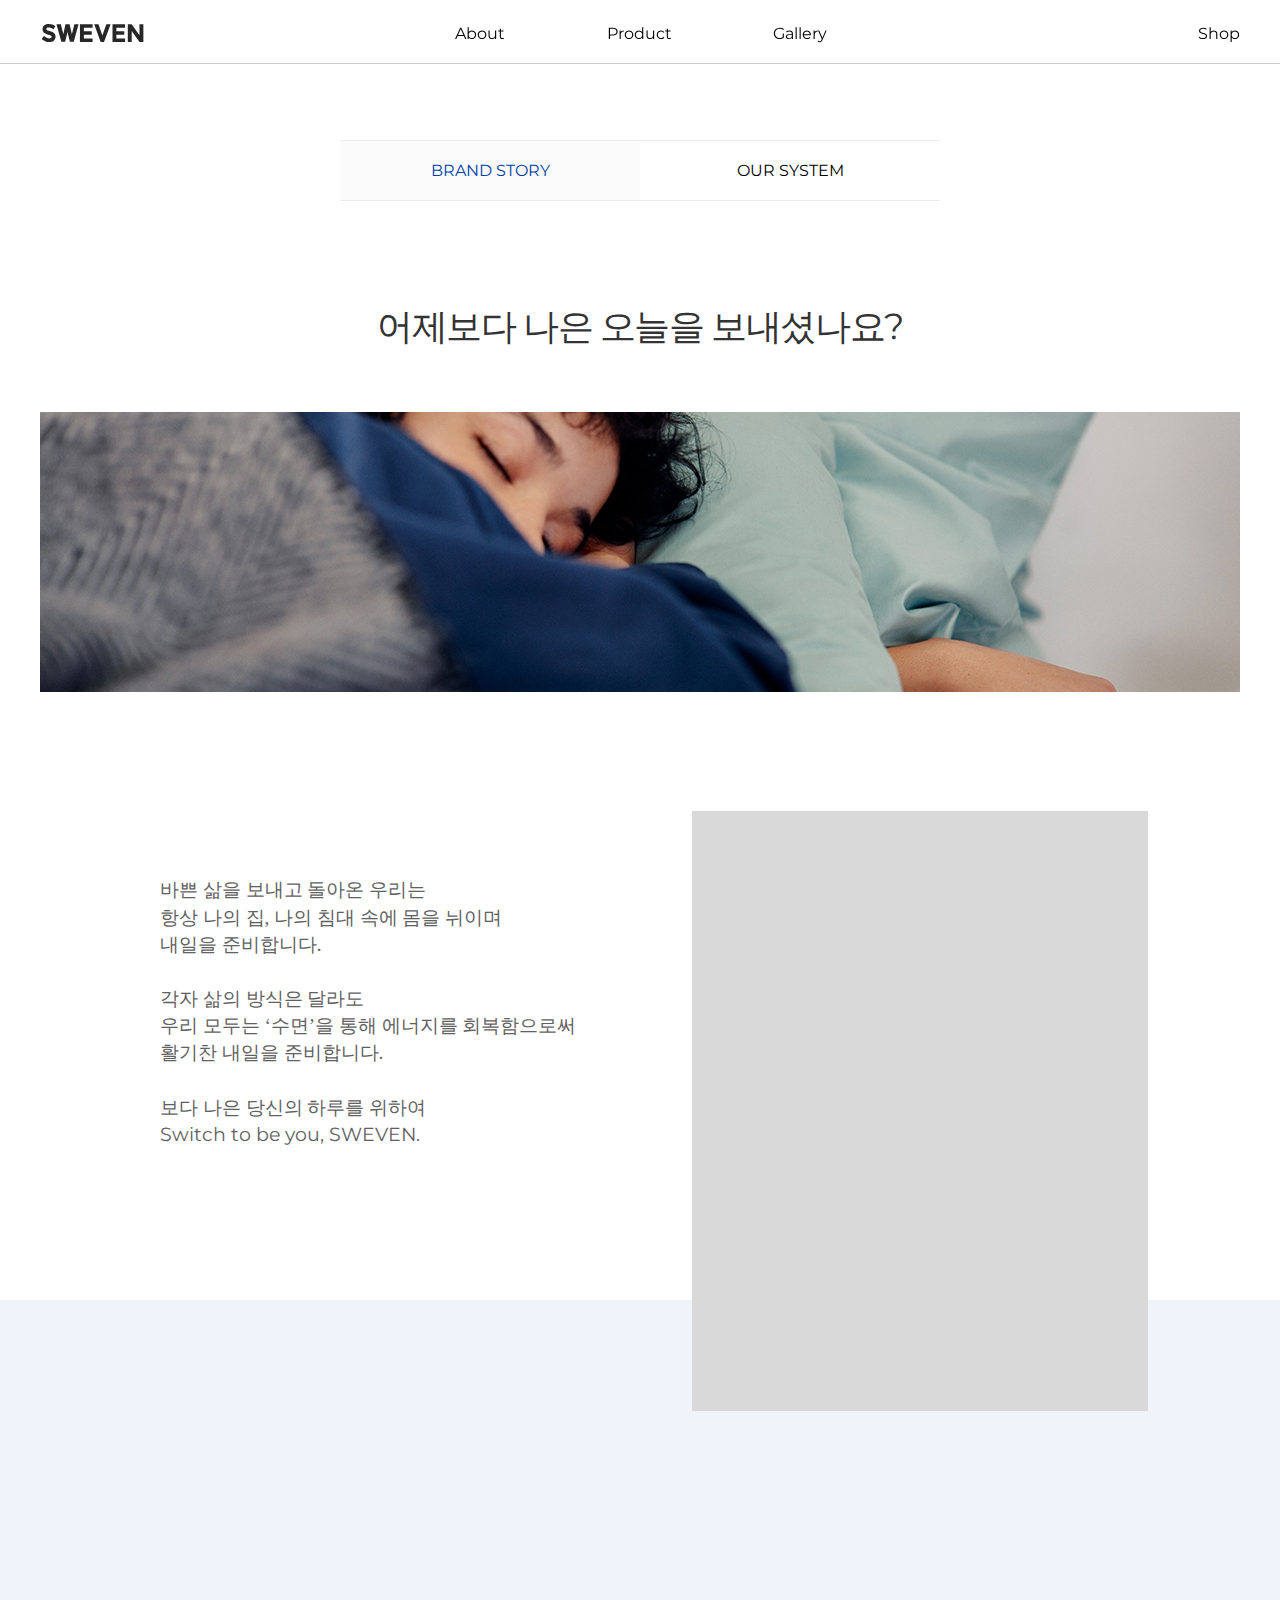
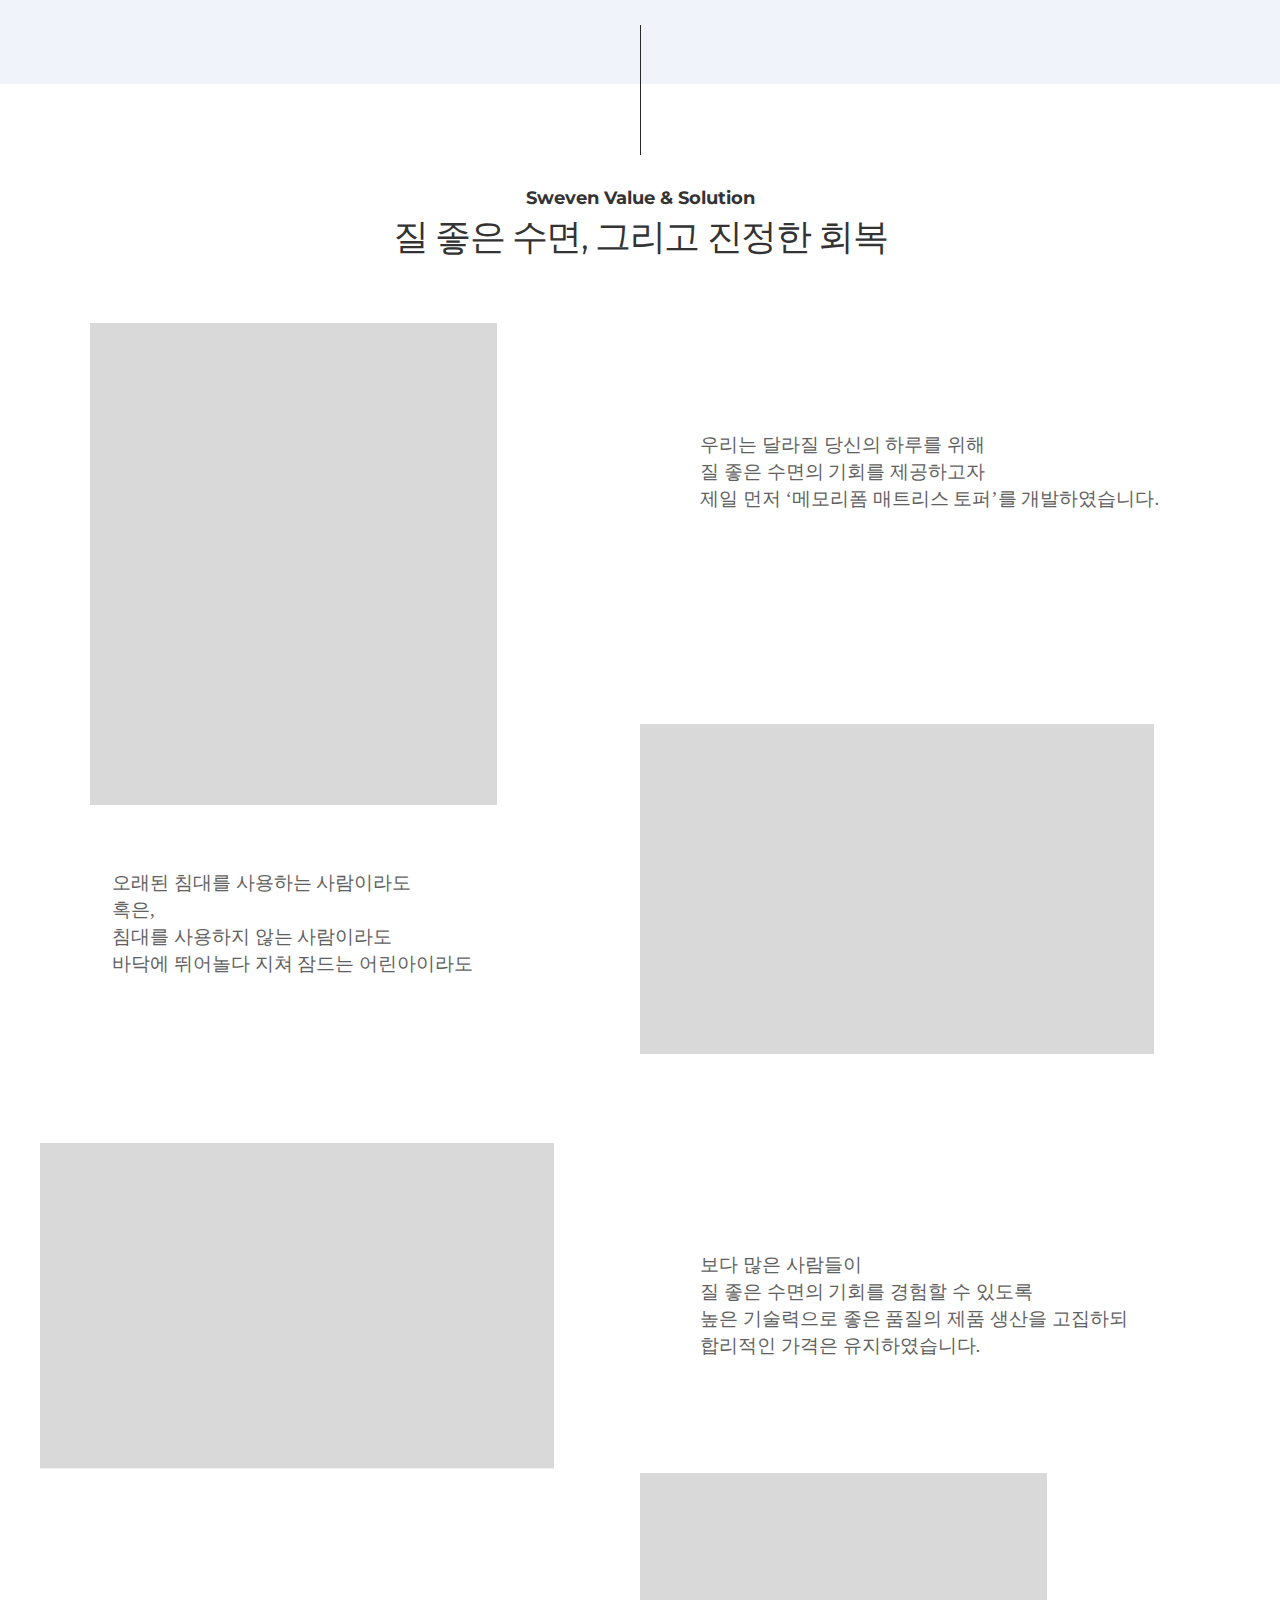
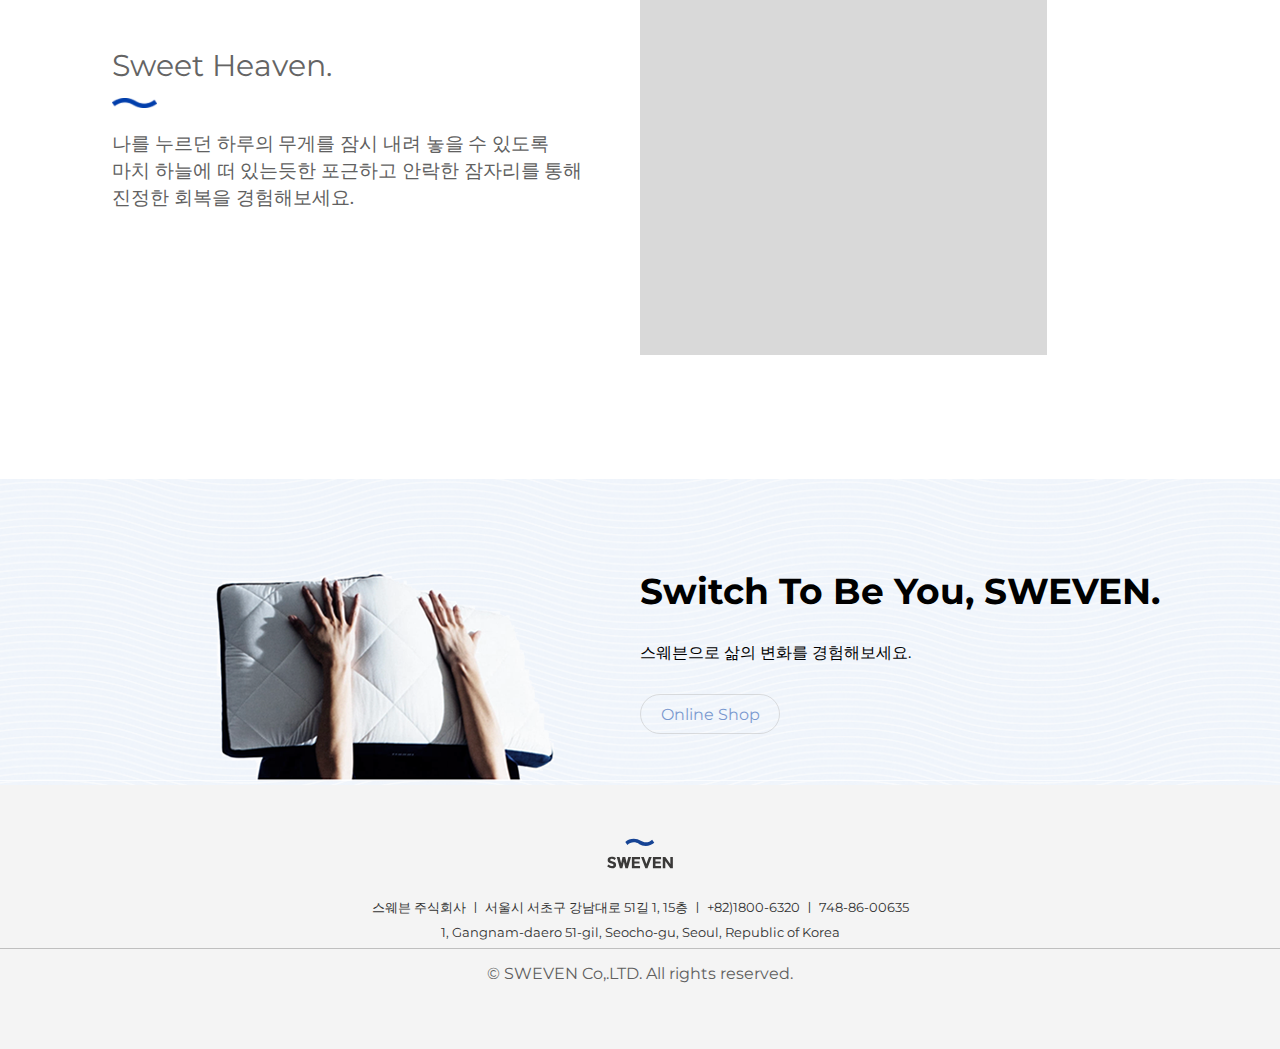
==== about1.html @ ac26d11a "어바웃 페이지 작업" ====
<!DOCTYPE html>
<html lang="en">

<head>
  <meta charset="UTF-8">
  <meta name="viewport" content="width=device-width, initial-scale=1.0">
  <meta http-equiv="X-UA-Compatible" content="ie=edge">
  <link href="https://fonts.googleapis.com/css?family=Montserrat" rel="stylesheet">
  <link rel="stylesheet" href="css/common.css">
  <!-- <link rel="stylesheet" href="css/slick.css">
  <link rel="stylesheet" href="css/slick-theme.css"> -->
  <link rel="stylesheet" href="css/flickity.css">
  <link rel="stylesheet" href="css/style.css">
  <link rel="stylesheet" href="css/responsive.css">
  <script src="js/jquery-3.3.1.min.js"></script>
  <script src="js/animation.js" defer="defer"></script>
  <!-- <script src="js/slick.min.js"></script> -->
  <script src="js/flickity.pkgd.min.js"></script>
  <script src="js/script.js"></script>
  <title>sweven</title>
</head>

<body>

  <!-- navigation -->
  <div id="header">
    <div class="wrap">
      <div class="gnb">
        <h1 class="logo">
          <a href="index.html">
            <img src="images/header/sweven_tit.svg" alt="스웨븐">
          </a>
        </h1>
        <ul class="navigation">
          <li class="links"><a href="about1.html">about</a></li>
          <li class="links"><a href="product.html">product</a></li>
          <li class="links"><a href="gallery.html">gallery</a></li>
        </ul>
        <div class="shop_link">
          <a href="#">shop</a>
        </div>
      </div>
    </div>
  </div>
  <!-- end navigation -->

  <!-- about1 contents -->
  <div id="about" class="container about1">
    <!-- page tab -->
    <div class="page_tab">
      <div class="wrap">
        <ul class="page_list flex_cont">
          <li class="list active"><a href="">BRAND STORY</a></li>
          <li class="list"><a href="">OUR SYSTEM</a></li>
        </ul>
      </div>
    </div>
    <!-- end page tab --> 
    
    <div class="contetns">
      <div class="wrap">
        <div class="inner">

          <!-- first section -->
          <div class="section first">
            <h3 class="section_title">
              어제보다 나은 오늘을 보내셨나요?
            </h3>
            
            <!-- hero banner -->
            <div class="hero">
              <img src="images/about/about_hero.png" alt="">
            </div>
            <!-- end hero banner -->
            
            <!-- first content -->
            <div class="sub_section first">
              <div class="flex_cont">
                <div class="cont txt">
                  바쁜 삶을 보내고 돌아온 우리는 <br>
                  항상 나의 집, 나의 침대 속에 몸을 뉘이며 <br>
                  내일을 준비합니다. <br>
                  <br>
                  각자 삶의 방식은 달라도<br>
                  우리 모두는 ‘수면’을 통해 에너지를 회복함으로써 <br>
                  활기찬 내일을 준비합니다. <br>
                  <br>
                  보다 나은 당신의 하루를 위하여 <br>
                  <strong>Switch to be you, SWEVEN.</strong> 
                </div>    
                <div class="cont img">
                  <img src="images/about/dummy_img1.png" alt="">
                </div>    
              </div>
              <div class="bg_wrap"></div>
            </div>
            <!-- end first content -->
            
          </div>
          <!-- end first section -->

          <!-- second section -->
          <div class="section second">
            <h3 class="section_title">
              <strong>Sweven Value & Solution</strong> 
              질 좋은 수면, 그리고 진정한 회복
            </h3>
             <!-- first content -->
            <div class="sub_section first">
              <div class="flex_cont">
                <div class="cont img">
                  <img src="images/about/dummy_img2.png" alt="">
                </div>    
                <div class="cont txt">
                  우리는 달라질 당신의 하루를 위해 <br>
                  질 좋은 수면의 기회를 제공하고자 <br>
                  제일 먼저 ‘메모리폼 매트리스 토퍼’를 개발하였습니다. 
                </div>    
              </div>
            </div>
            <!-- end first content -->
            
            <!-- second content -->
            <div class="sub_section second">
              <div class="flex_cont">
                <div class="cont txt">
                  오래된 침대를 사용하는 사람이라도 <br>
                  혹은, <br>
                  침대를 사용하지 않는 사람이라도 <br>
                  바닥에 뛰어놀다 지쳐 잠드는 어린아이라도
                </div>    
                <div class="cont img">
                  <img src="images/about/dummy_img3.png" alt="">
                </div>    
              </div>
            </div>
            <!-- end second content -->

            <!-- third content -->
            <div class="sub_section third">
              <div class="flex_cont">
                <div class="cont img">
                  <img src="images/about/dummy_img4.png" alt="">
                </div>    
                <div class="cont txt">
                  보다 많은 사람들이 <br>
                  질 좋은 수면의 기회를 경험할 수 있도록 <br>
                  높은 기술력으로 좋은 품질의 제품 생산을 고집하되 <br>
                  합리적인 가격은 유지하였습니다. <br>
                </div>    
              </div>
            </div>
            <!-- end third content -->
            
            <!-- fourth content -->
            <div class="sub_section fourth">
              <div class="flex_cont">
                <div class="cont txt">
                  <strong>Sweet Heaven.</strong> <br>
                  <img src="images/main/sweven_logo.png" alt=""> <br>
                  나를 누르던 하루의 무게를 잠시 내려 놓을 수 있도록 <br>
                  마치 하늘에 떠 있는듯한 포근하고 안락한 잠자리를 통해 <br>
                  진정한 회복을 경험해보세요.
                </div>    
                <div class="cont img">
                  <img src="images/about/dummy_img5.png" alt="">
                </div>    
              </div>
            </div>
            <!-- end fourth content -->
          
          </div>
          <!-- end second section -->

        </div>
      </div>
    </div>
  </div>
  <!-- end about1 contents -->
  
  <!-- shop banner -->
  <div id="banner">
    <div class="wrap">
      <div class="flex_cont">
        <div class="cont left">
          <img class="" src="images/main/banner_img.png" alt="">
        </div>
        <div class="cont right">
          <h4>Switch To Be You, SWEVEN.</h4>
          <p>스웨븐으로 삶의 변화를 경험해보세요.</p>
          <a class="shop_link" href="#">Online Shop</a>
        </div>
      </div>
    </div>
  </div>
  <!-- end shop banner -->
  
  <!-- footer -->
  <div id="footer">
    <div class="wrap">
      <h1 class="footer_logo">
        <img src="images/footer/sweven_logo_footer.svg" alt="">
      </h1>
      <p class="footer_info">
        스웨븐 주식회사   ㅣ   서울시 서초구 강남대로 51길 1, 15층   ㅣ   +82)1800-6320   ㅣ   748-86-00635
      </p>
      <p class="address">
         1, Gangnam-daero 51-gil, Seocho-gu, Seoul, Republic of Korea
      </p>
    </div>
    <div class="copywrite">
      © SWEVEN Co,.LTD. All rights reserved.
    </div>
  </div>
  <!-- end footer -->
</body>

</html>
---- css/common.css ----
/* common css */
* {
  box-sizing: border-box;
}

body,h1,h2,h3,h4,h5,h6,p,ul,li {
  margin: 0;
  padding: 0;
}

ul li {
  list-style-type: none;
}

a {
  color: #000;
  text-decoration: none;
}

a:hover {
  color: #000;
  text-decoration: none;
}

#container {
  max-width: 100%;
  padding: 0;
  margin: 0;
}

#container .wrap {
  max-width: 1200px;
  margin: 0 auto;
}

/* public class */

.flex_cont {
  display: flex;
  flex-direction: row;
}

#banner {
  padding: 90px 0 0;
  background: url(../images/main/banner_bg.png) center no-repeat;
  background-size: cover;
}

#banner .cont {
  width: 50%;
}

#banner .cont.left {

}
#banner .cont.right h4 {
  font-size: 36px;
  margin-bottom: 30px;
}
#banner .cont.right p {
  font-sie: 20px;
  margin-bottom: 30px;
}
#banner .cont.right .shop_link {
  display: inline-block;
  width: 140px;
  height: 40px;
  opacity: 0.5;
  border-radius: 20px;
  border: solid 1px #bfbfbf;
  color: #003da5;
  line-height: 40px;
  text-align: center;
}


/* footer css */
#footer {
  padding: 50px 0;
  background-color: #f4f4f4;
}
#footer .wrap {
  border-bottom: 1px solid #bfbfbf;
}
#footer .wrap .footer_logo {
  padding-bottom: 20px;
  text-align: center;
}
#footer .wrap .footer_logo img {
  display: inline-block;
  max-width: 72px;
  text-align: center;
}
#footer .wrap .footer_info {
  text-align: center;
  font-size: 12.5px;
  font-weight: normal;
  font-style: normal;
  font-stretch: normal;
  letter-spacing: normal;
  color: #333333;

}
#footer .wrap .address {
  padding: 8px 0;
  text-align: center;
  font-size: 12.5px;
  font-weight: normal;
  font-style: normal;
  font-stretch: normal;
  letter-spacing: normal;
  color: #333333;

}
#footer .copywrite {
  text-align: center;
  font-weight: normal;
  font-style: normal;
  font-stretch: normal;
  line-height: 3.16;
  letter-spacing: normal;
  color: #5f5f5f;
}
---- css/style.css ----
/* import layouts css */
@import "font.css";
@import "header.css";
@import "main.css";
@import "about.css";
@import "animation.css";
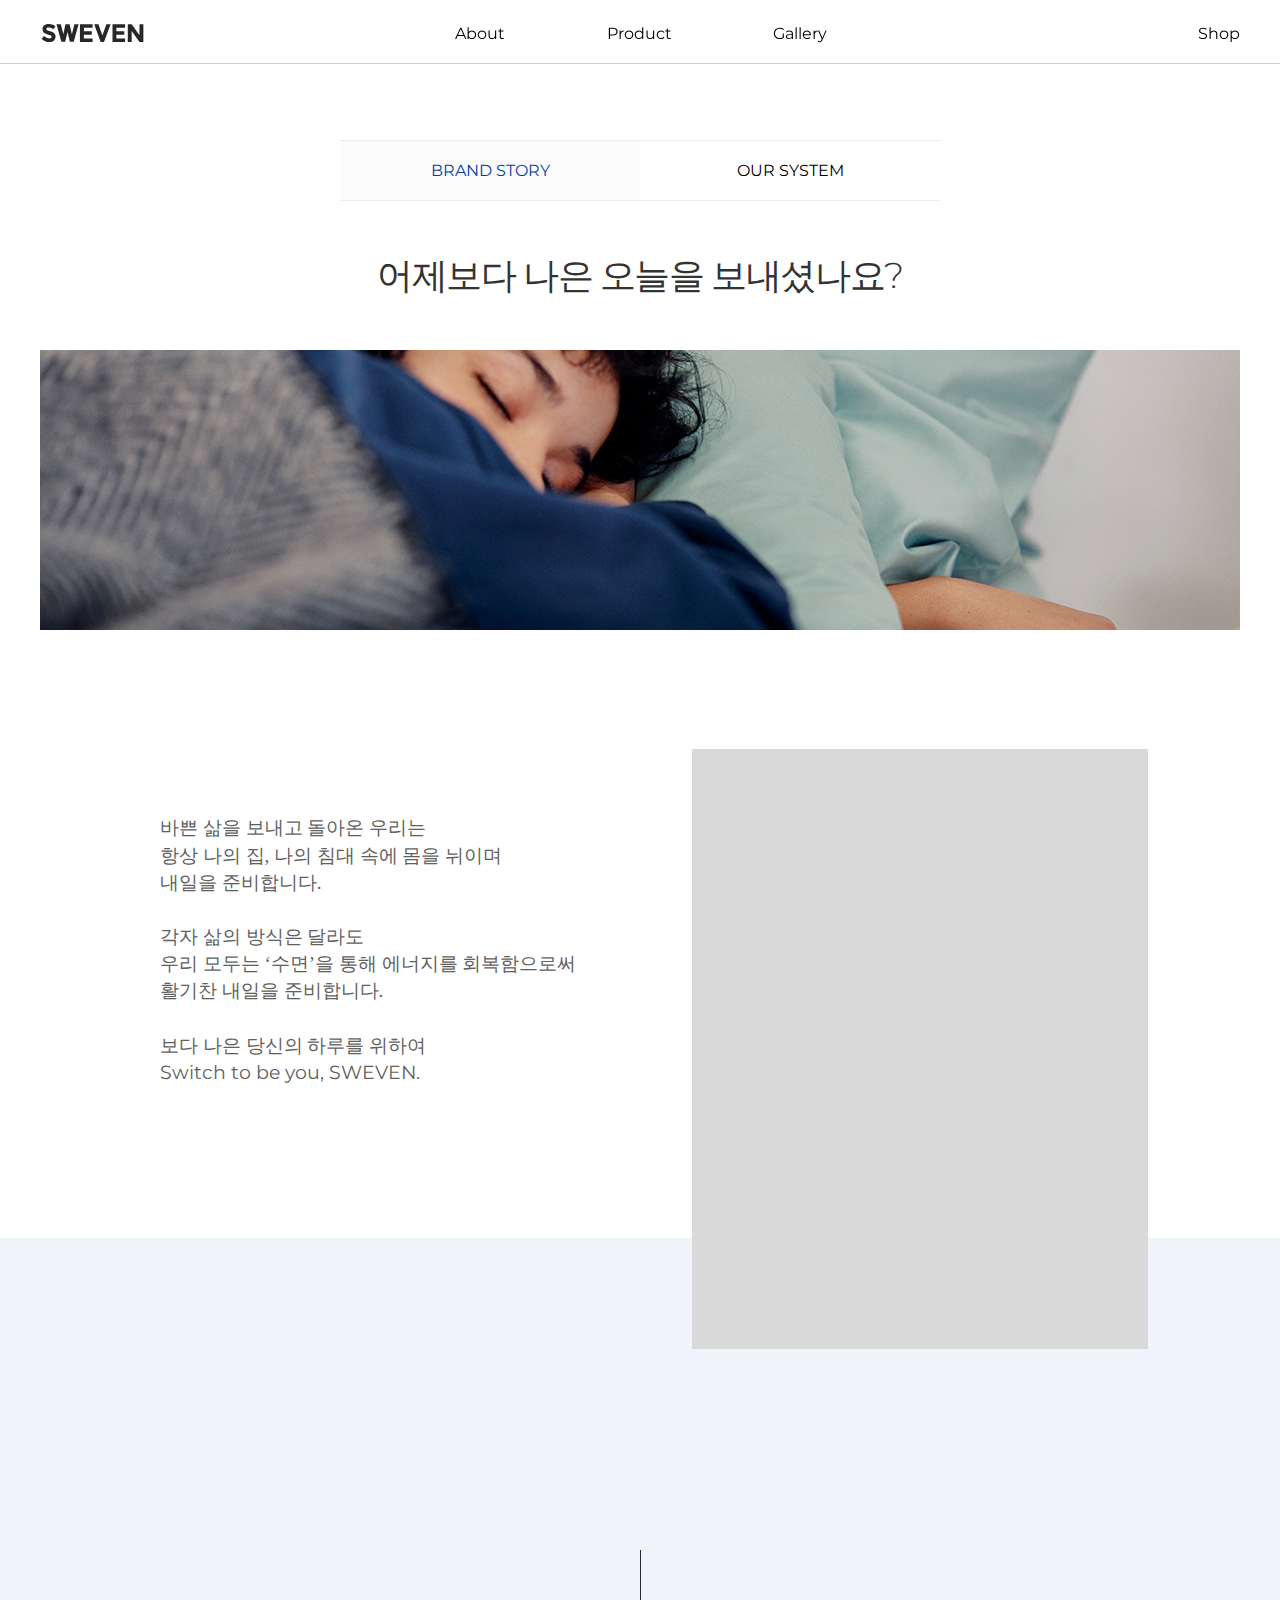
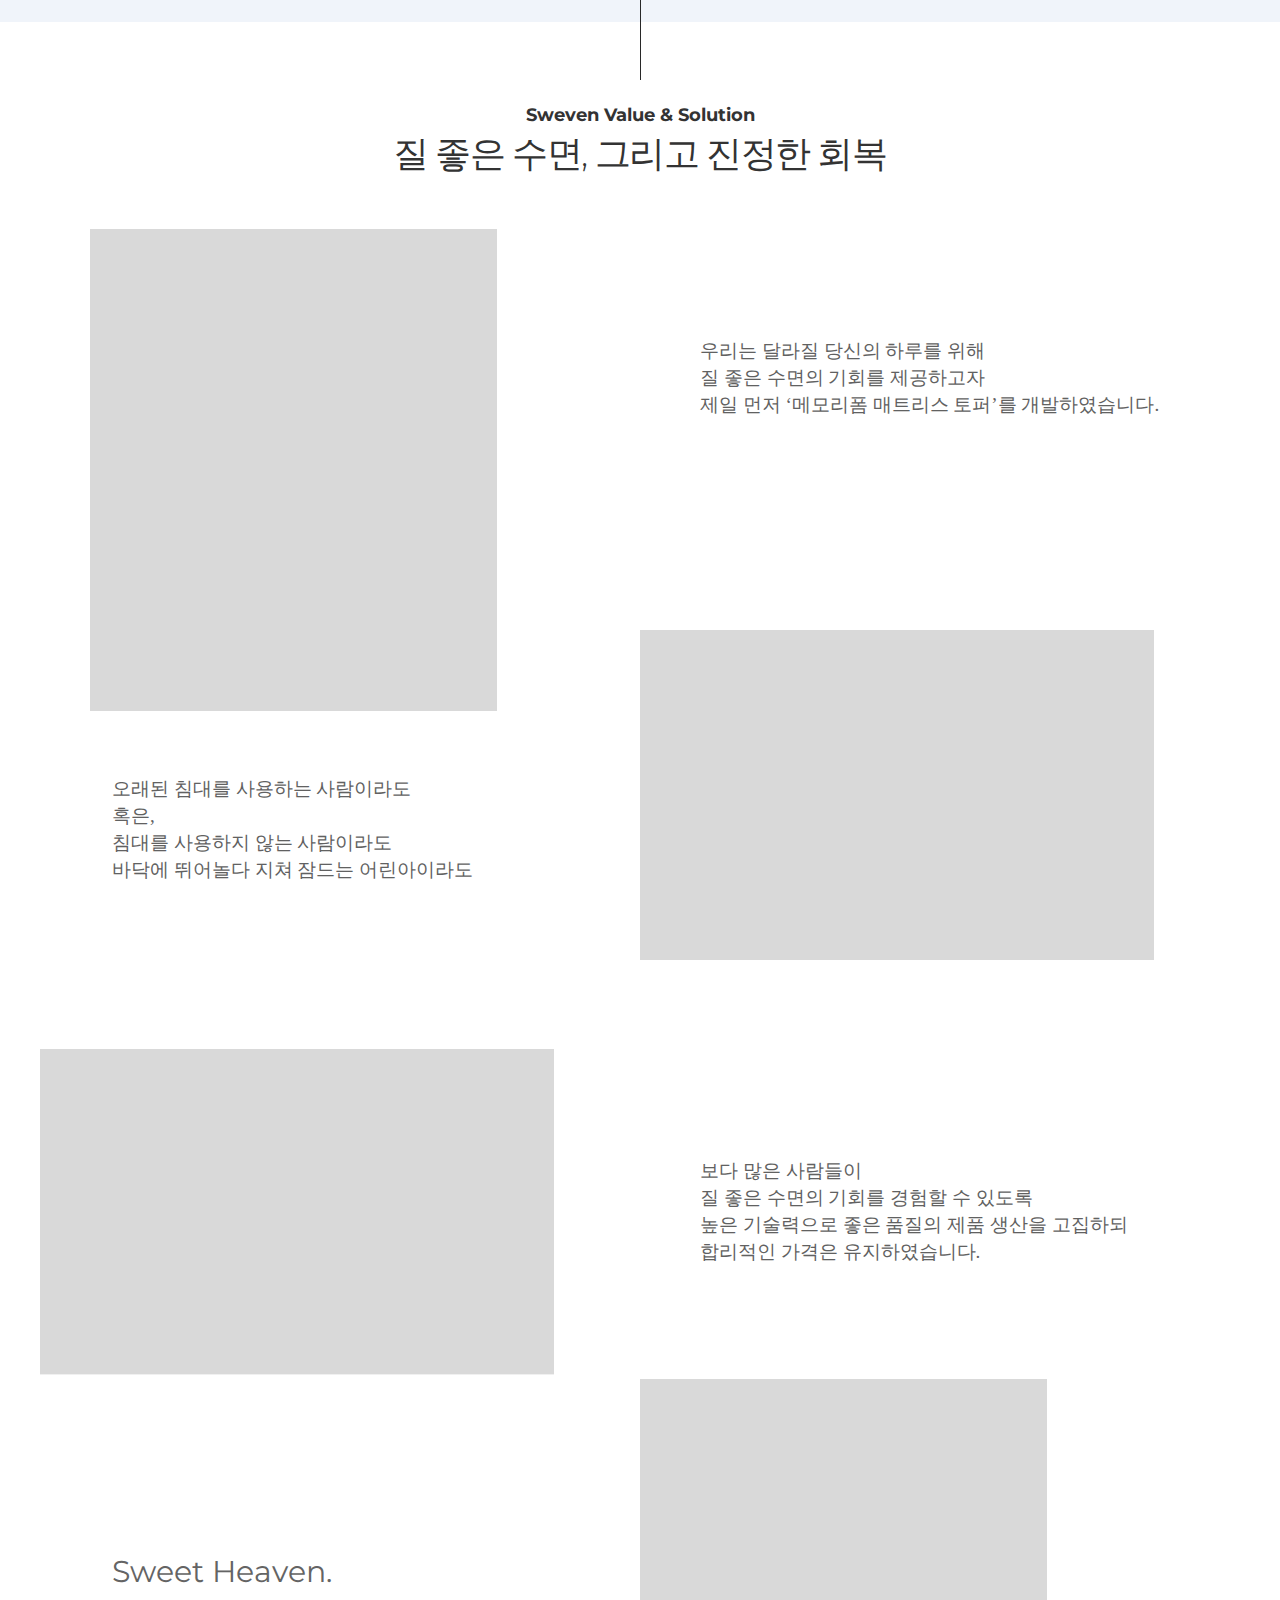
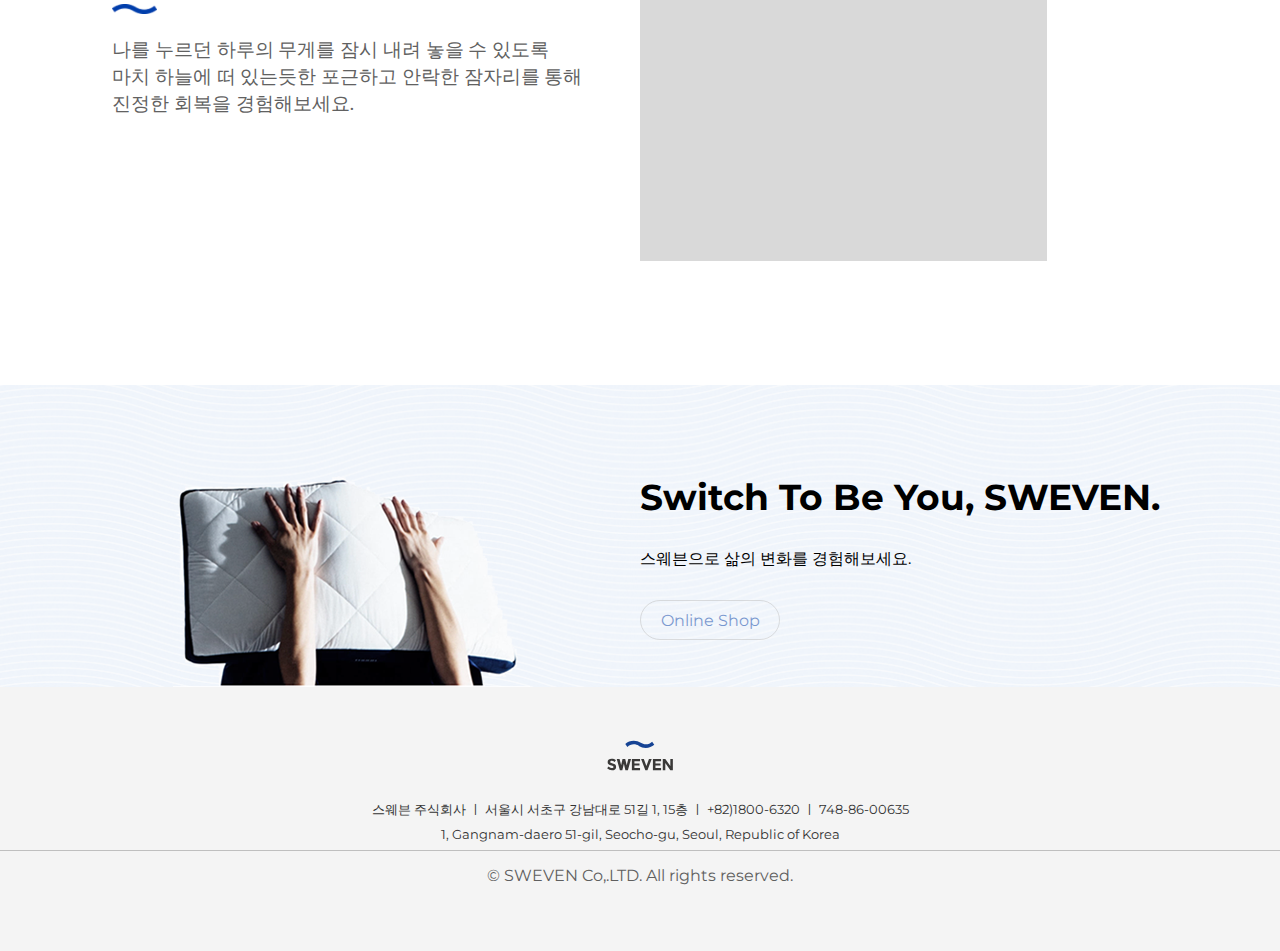
==== commit 78682359: "about2 페이지 작성" ====
--- a/about1.html
+++ b/about1.html
@@ -50,8 +50,8 @@
     <div class="page_tab">
       <div class="wrap">
         <ul class="page_list flex_cont">
-          <li class="list active"><a href="">BRAND STORY</a></li>
-          <li class="list"><a href="">OUR SYSTEM</a></li>
+          <li class="list active"><a href="about1.html">BRAND STORY</a></li>
+          <li class="list"><a href="about2.html">OUR SYSTEM</a></li>
         </ul>
       </div>
     </div>
--- a/css/common.css
+++ b/css/common.css
@@ -50,8 +50,12 @@
   width: 50%;
 }
 
-#banner .cont.left {
-
+#banner .cont.left img {
+  display: block;
+  max-width: 357px;
+  width: 100%;
+  margin-left: auto;
+  margin-right: 110px;
 }
 #banner .cont.right h4 {
   font-size: 36px;
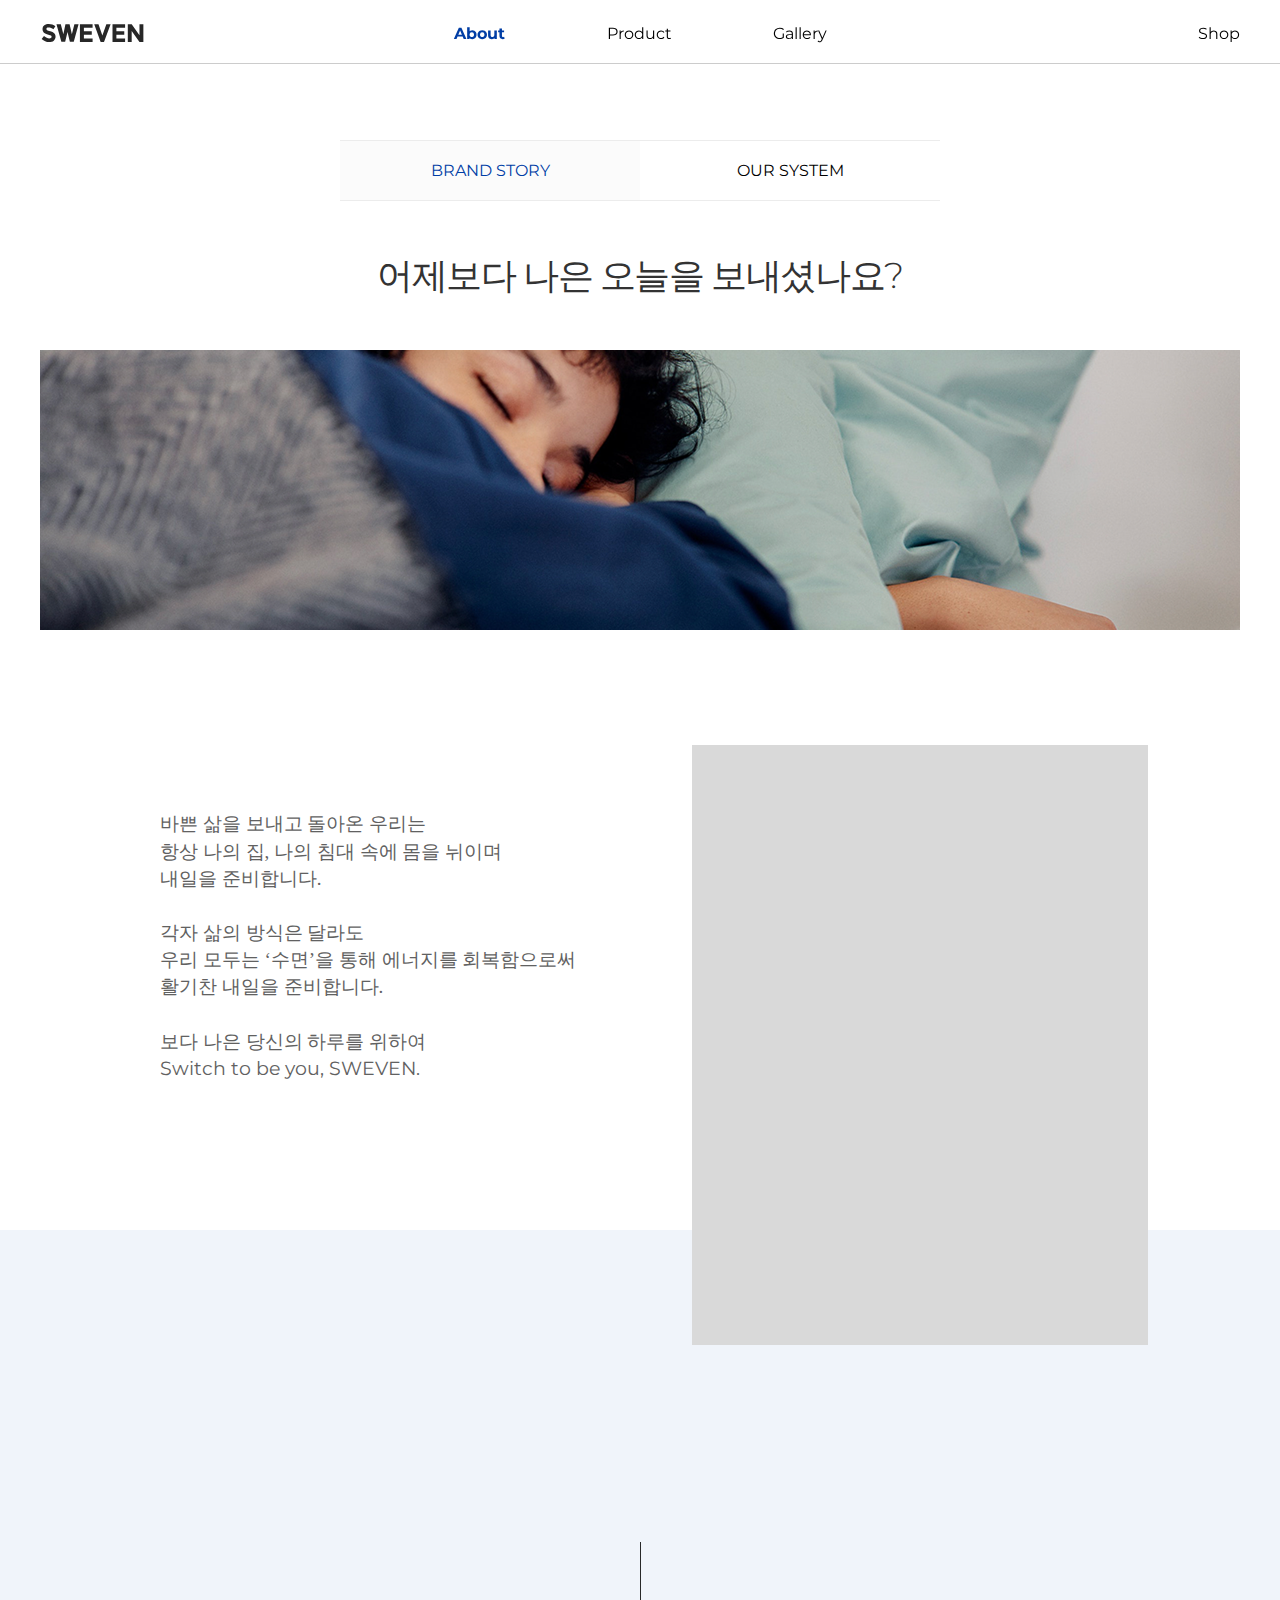
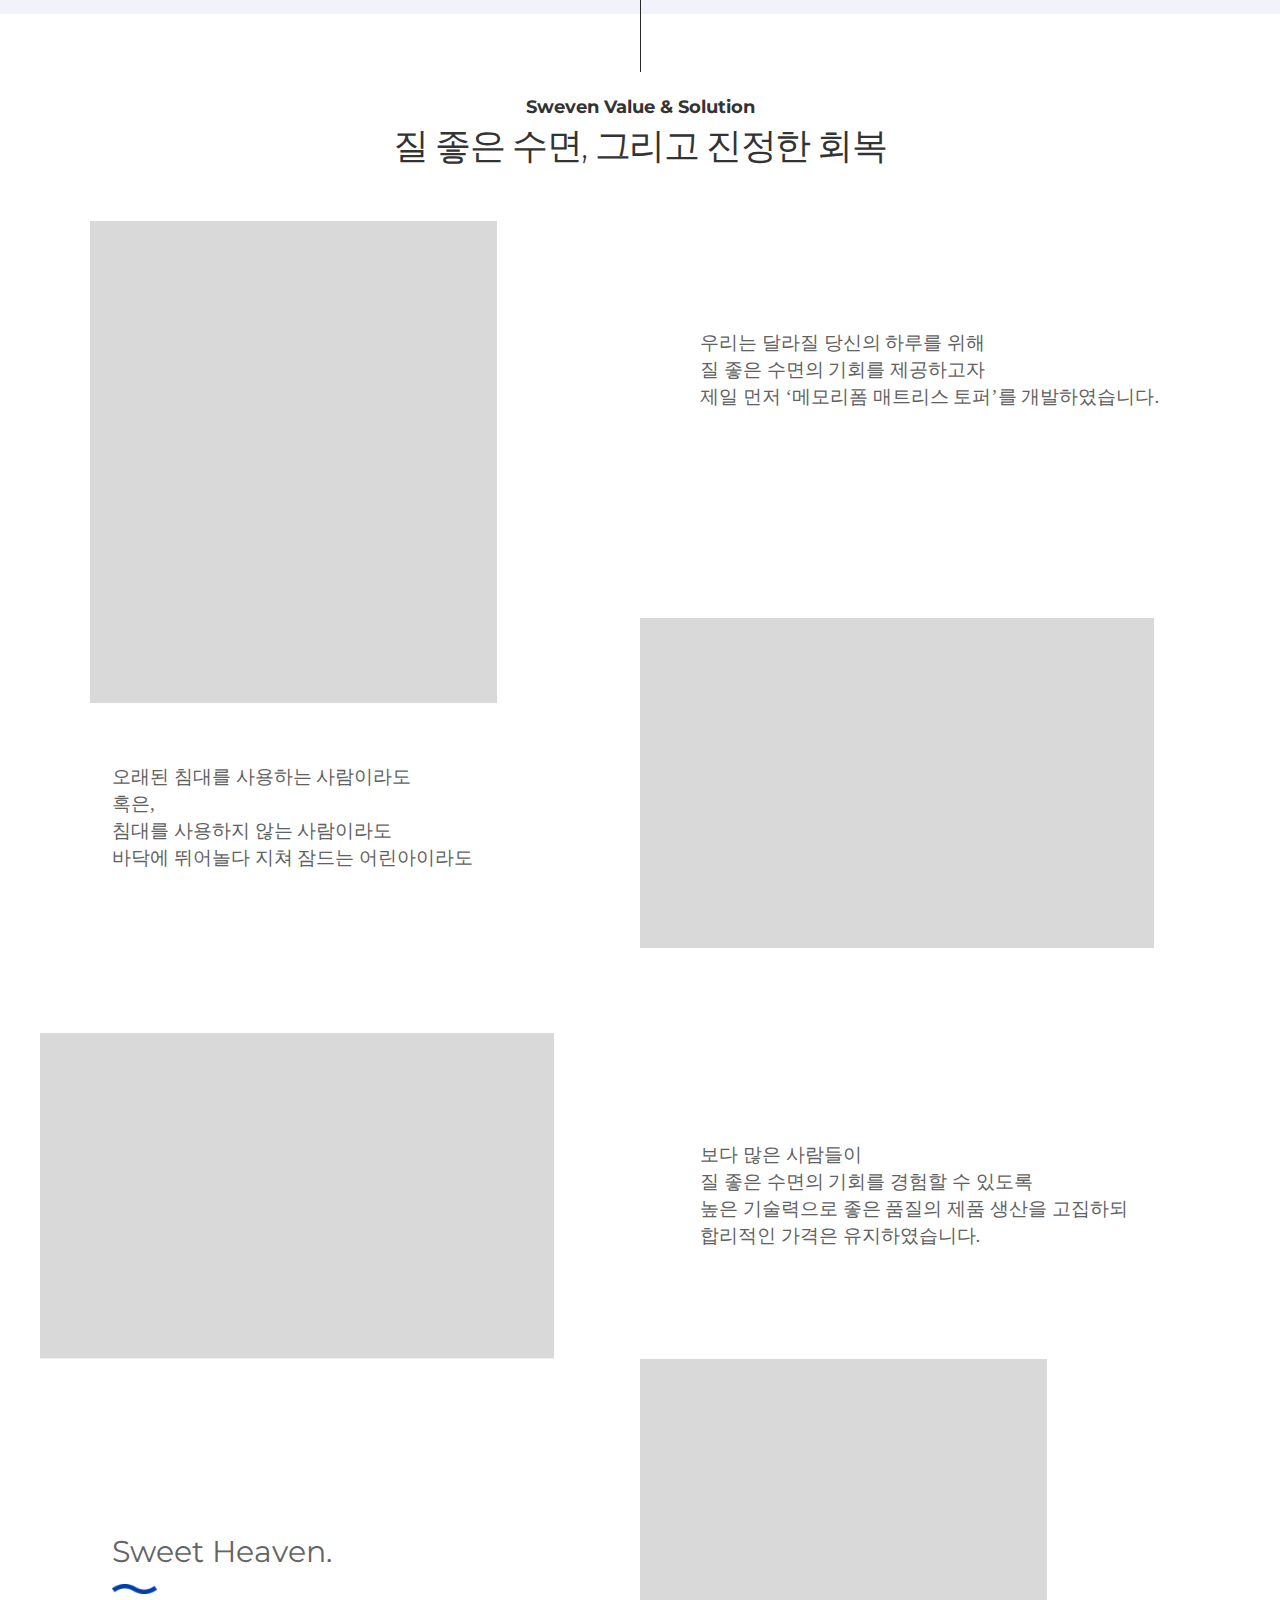
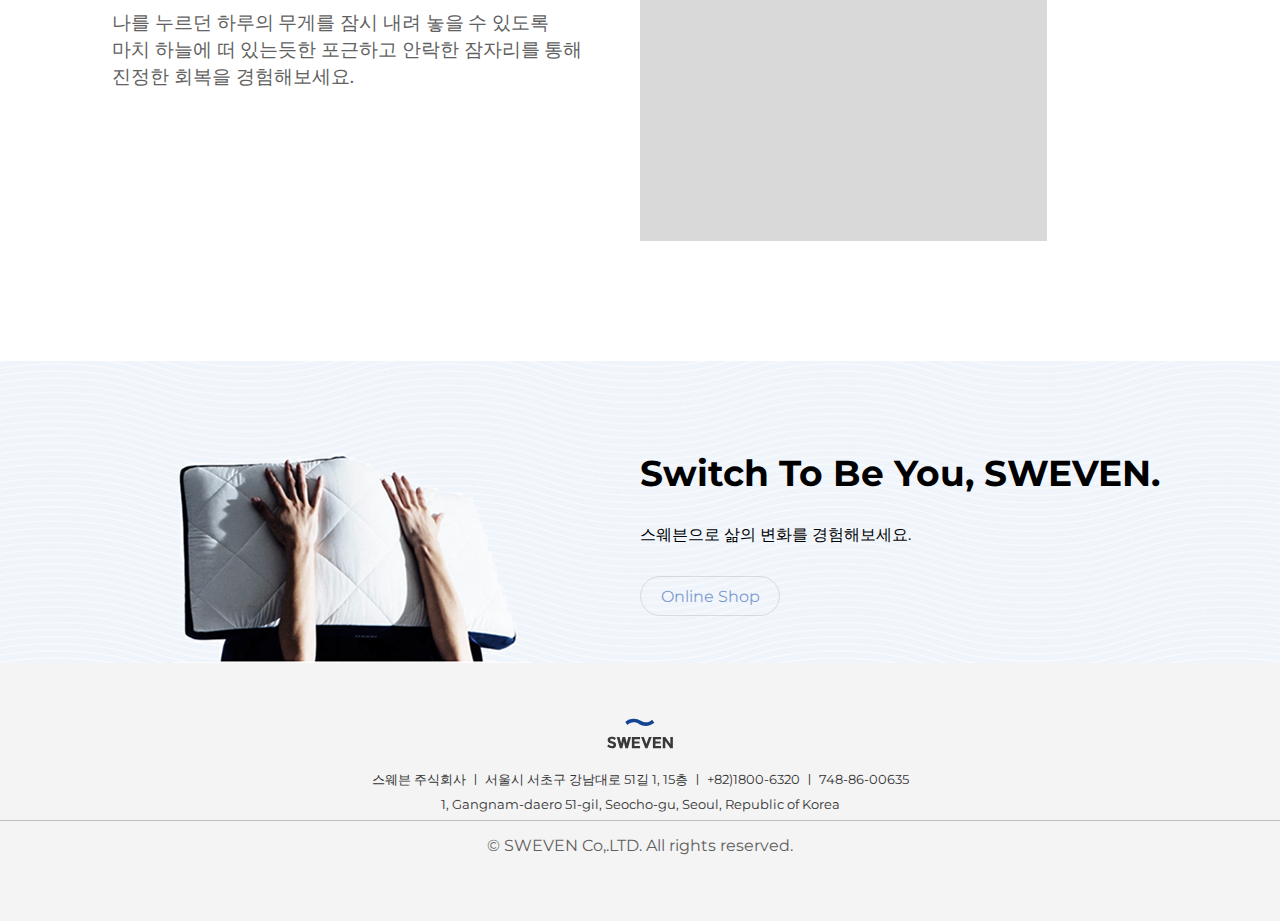
==== commit df89a927: "상단네비게이션 효과, 갤러리 페이지 작업" ====
--- a/about1.html
+++ b/about1.html
@@ -32,7 +32,7 @@
           </a>
         </h1>
         <ul class="navigation">
-          <li class="links"><a href="about1.html">about</a></li>
+          <li class="links active"><a href="about1.html">about</a></li>
           <li class="links"><a href="product.html">product</a></li>
           <li class="links"><a href="gallery.html">gallery</a></li>
         </ul>
--- a/css/common.css
+++ b/css/common.css
@@ -6,6 +6,10 @@
 body,h1,h2,h3,h4,h5,h6,p,ul,li {
   margin: 0;
   padding: 0;
+}
+
+img {
+  vertical-align: bottom;
 }
 
 ul li {
--- a/css/style.css
+++ b/css/style.css
@@ -3,6 +3,8 @@
 @import "header.css";
 @import "main.css";
 @import "about.css";
+@import "product.css";
+@import "gallery.css";
 @import "animation.css";
 
 
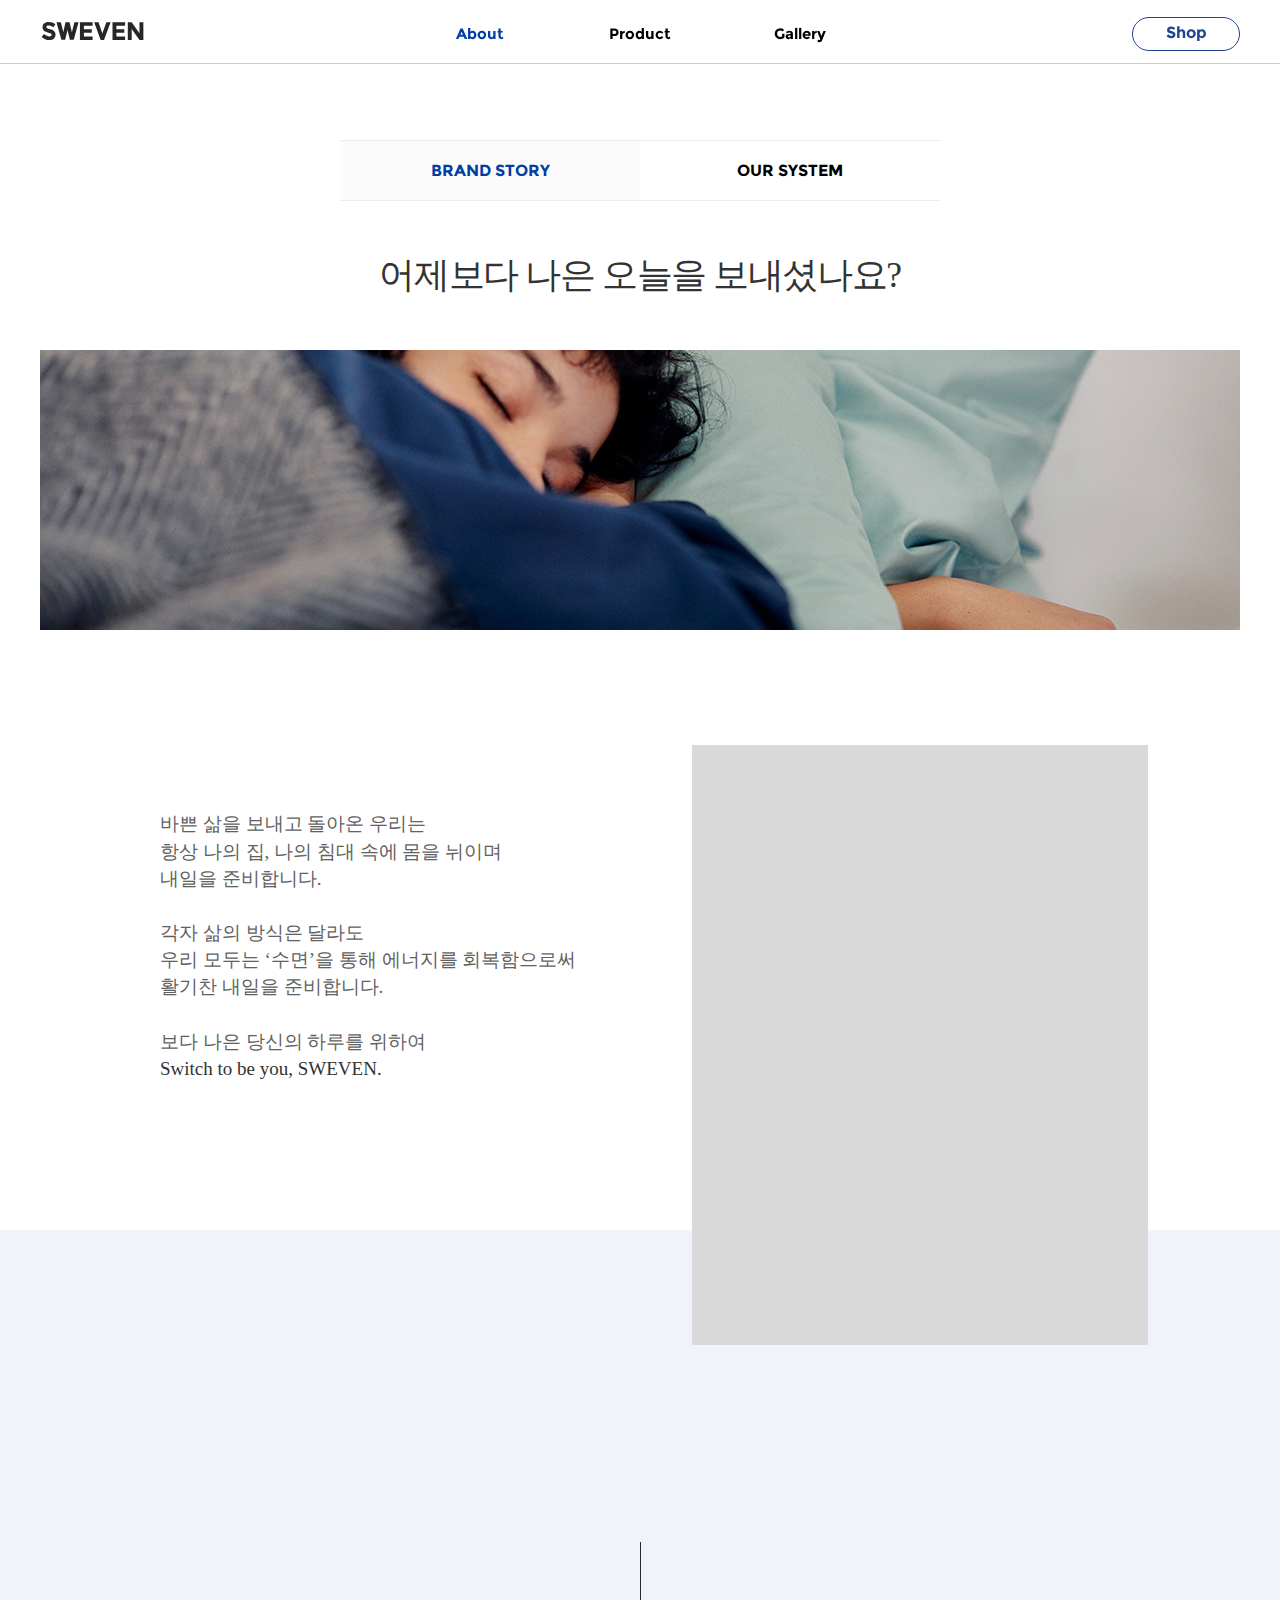
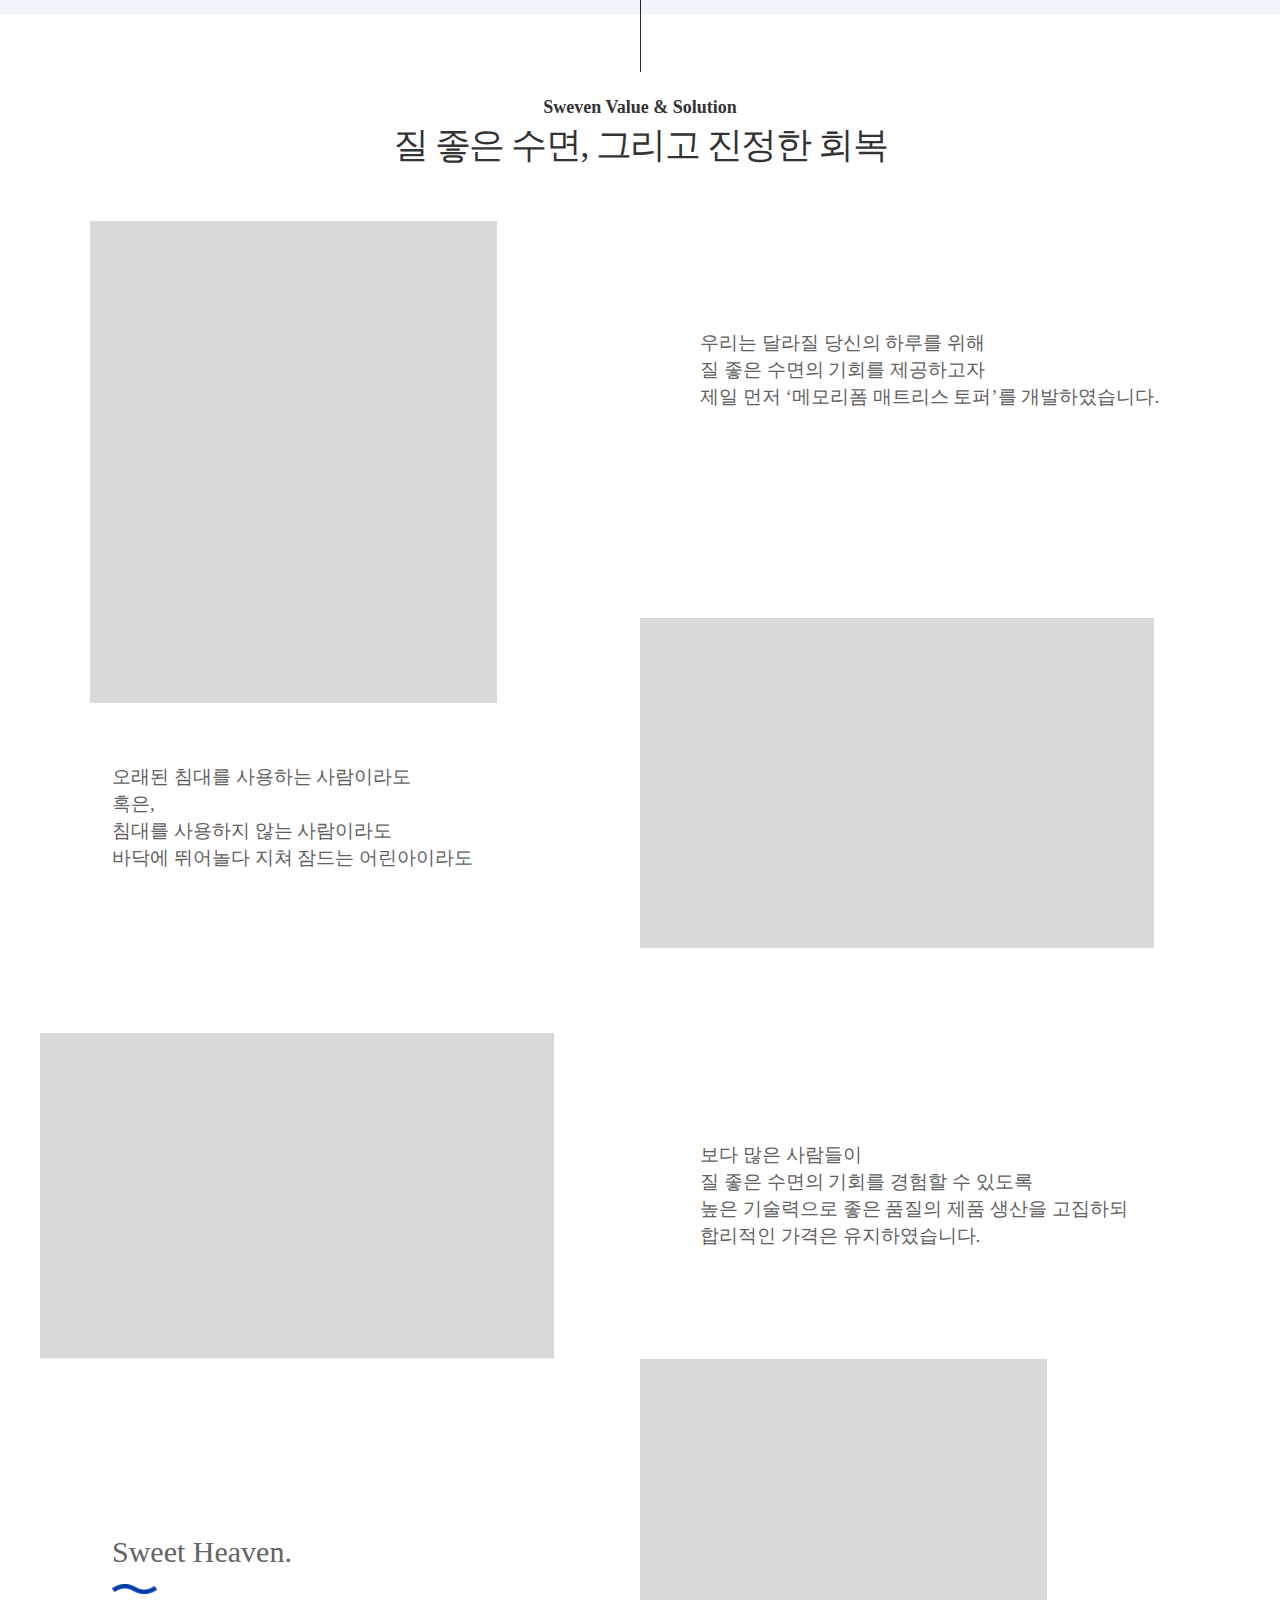
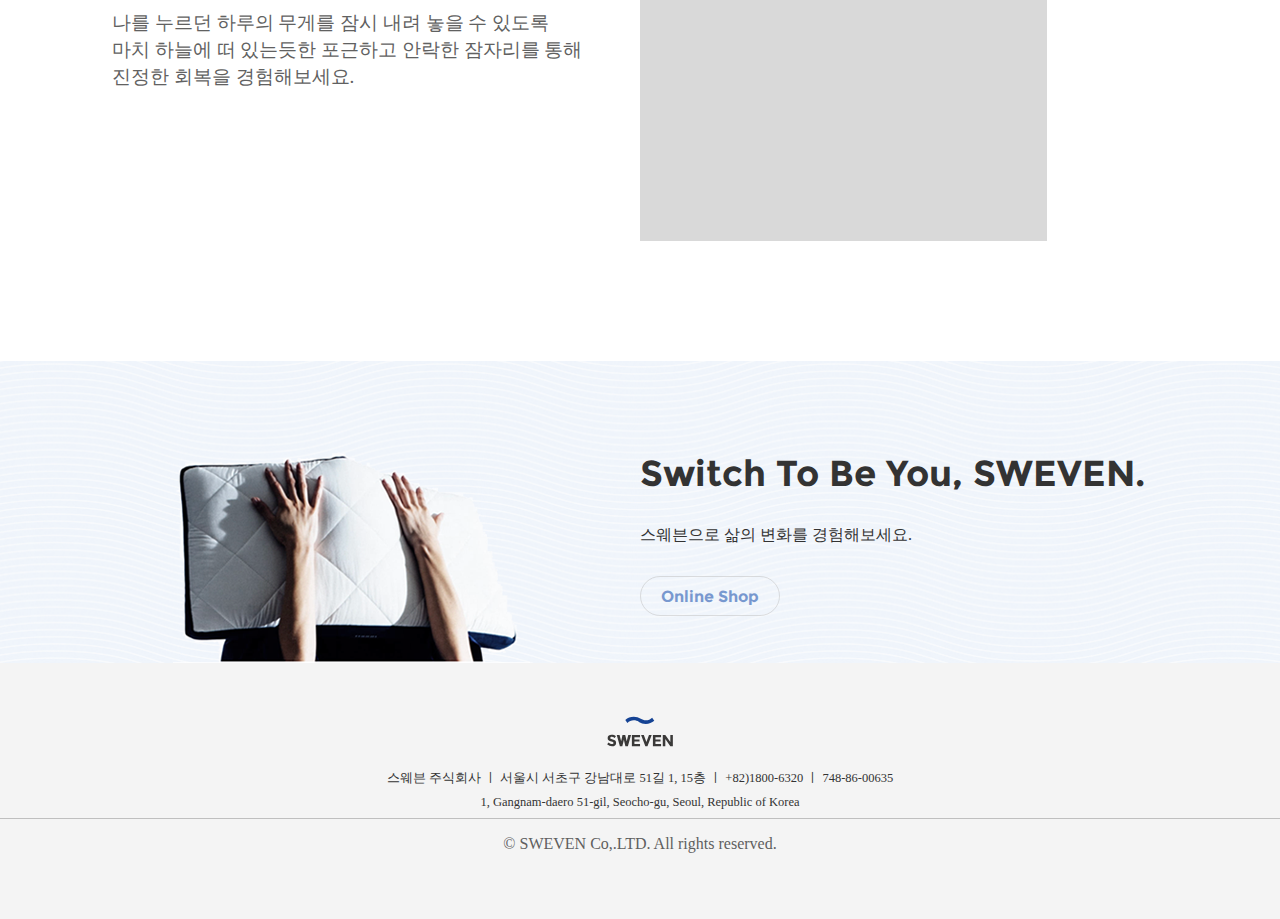
==== commit d1bfc7a2: "폰트사용 재정의" ====
--- a/about1.html
+++ b/about1.html
@@ -17,7 +17,7 @@
   <!-- <script src="js/slick.min.js"></script> -->
   <script src="js/flickity.pkgd.min.js"></script>
   <script src="js/script.js"></script>
-  <title>sweven</title>
+  <title>sweven::about</title>
 </head>
 
 <body>
@@ -32,12 +32,12 @@
           </a>
         </h1>
         <ul class="navigation">
-          <li class="links active"><a href="about1.html">about</a></li>
-          <li class="links"><a href="product.html">product</a></li>
-          <li class="links"><a href="gallery.html">gallery</a></li>
+          <li class="links active en"><a href="about1.html">about</a></li>
+          <li class="links en"><a href="product.html">product</a></li>
+          <li class="links en"><a href="gallery.html">gallery</a></li>
         </ul>
         <div class="shop_link">
-          <a href="#">shop</a>
+          <a class="en" href="#">shop</a>
         </div>
       </div>
     </div>
@@ -50,8 +50,8 @@
     <div class="page_tab">
       <div class="wrap">
         <ul class="page_list flex_cont">
-          <li class="list active"><a href="about1.html">BRAND STORY</a></li>
-          <li class="list"><a href="about2.html">OUR SYSTEM</a></li>
+          <li class="list active en"><a href="about1.html">BRAND STORY</a></li>
+          <li class="list en"><a href="about2.html">OUR SYSTEM</a></li>
         </ul>
       </div>
     </div>
@@ -186,9 +186,9 @@
           <img class="" src="images/main/banner_img.png" alt="">
         </div>
         <div class="cont right">
-          <h4>Switch To Be You, SWEVEN.</h4>
+          <h4 class="en">Switch To Be You, SWEVEN.</h4>
           <p>스웨븐으로 삶의 변화를 경험해보세요.</p>
-          <a class="shop_link" href="#">Online Shop</a>
+          <a class="shop_link en" href="#">Online Shop</a>
         </div>
       </div>
     </div>
--- a/css/common.css
+++ b/css/common.css
@@ -1,6 +1,7 @@
 /* common css */
 * {
   box-sizing: border-box;
+  color: #333;
 }
 
 body,h1,h2,h3,h4,h5,h6,p,ul,li {
@@ -26,6 +27,10 @@
   text-decoration: none;
 }
 
+.en {
+  font-family: "MontserratB", sans-serif;
+}
+
 #container {
   max-width: 100%;
   padding: 0;
@@ -48,6 +53,7 @@
   padding: 90px 0 0;
   background: url(../images/main/banner_bg.png) center no-repeat;
   background-size: cover;
+  overflow: hidden;
 }
 
 #banner .cont {
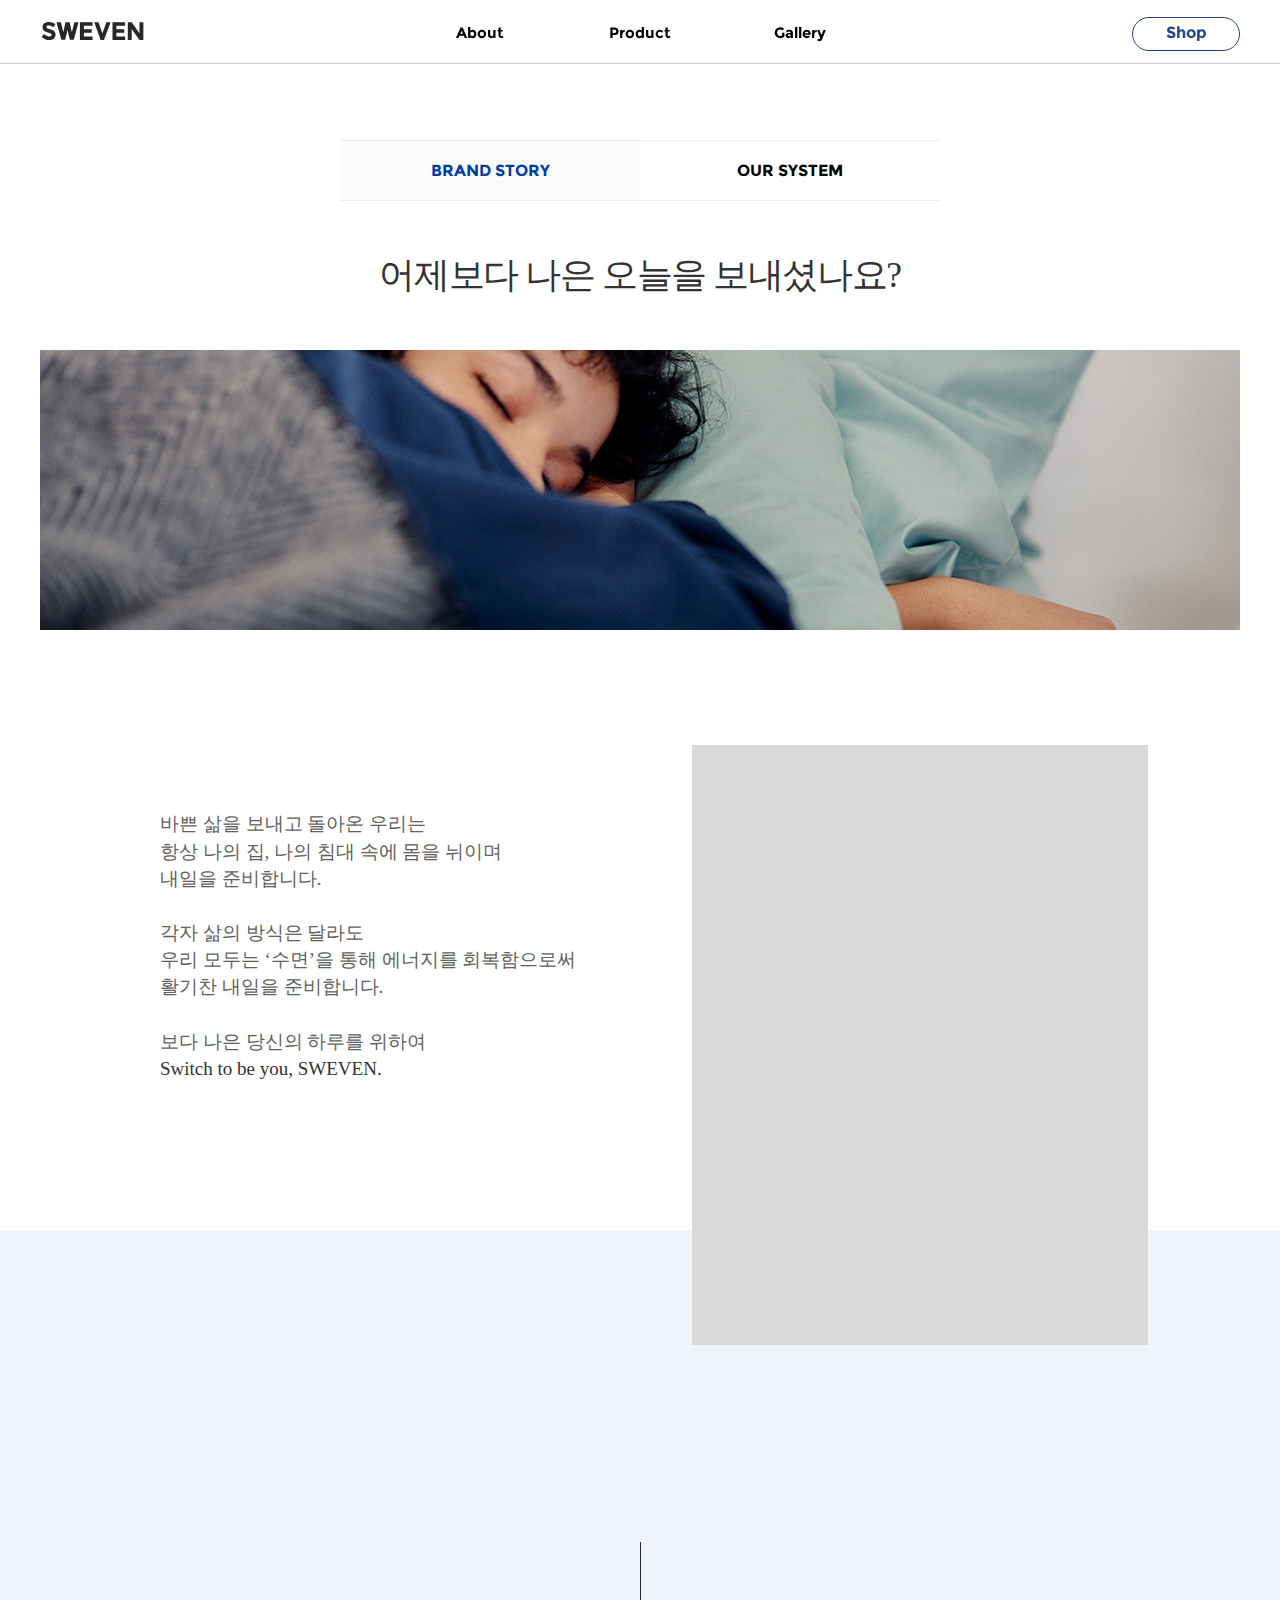
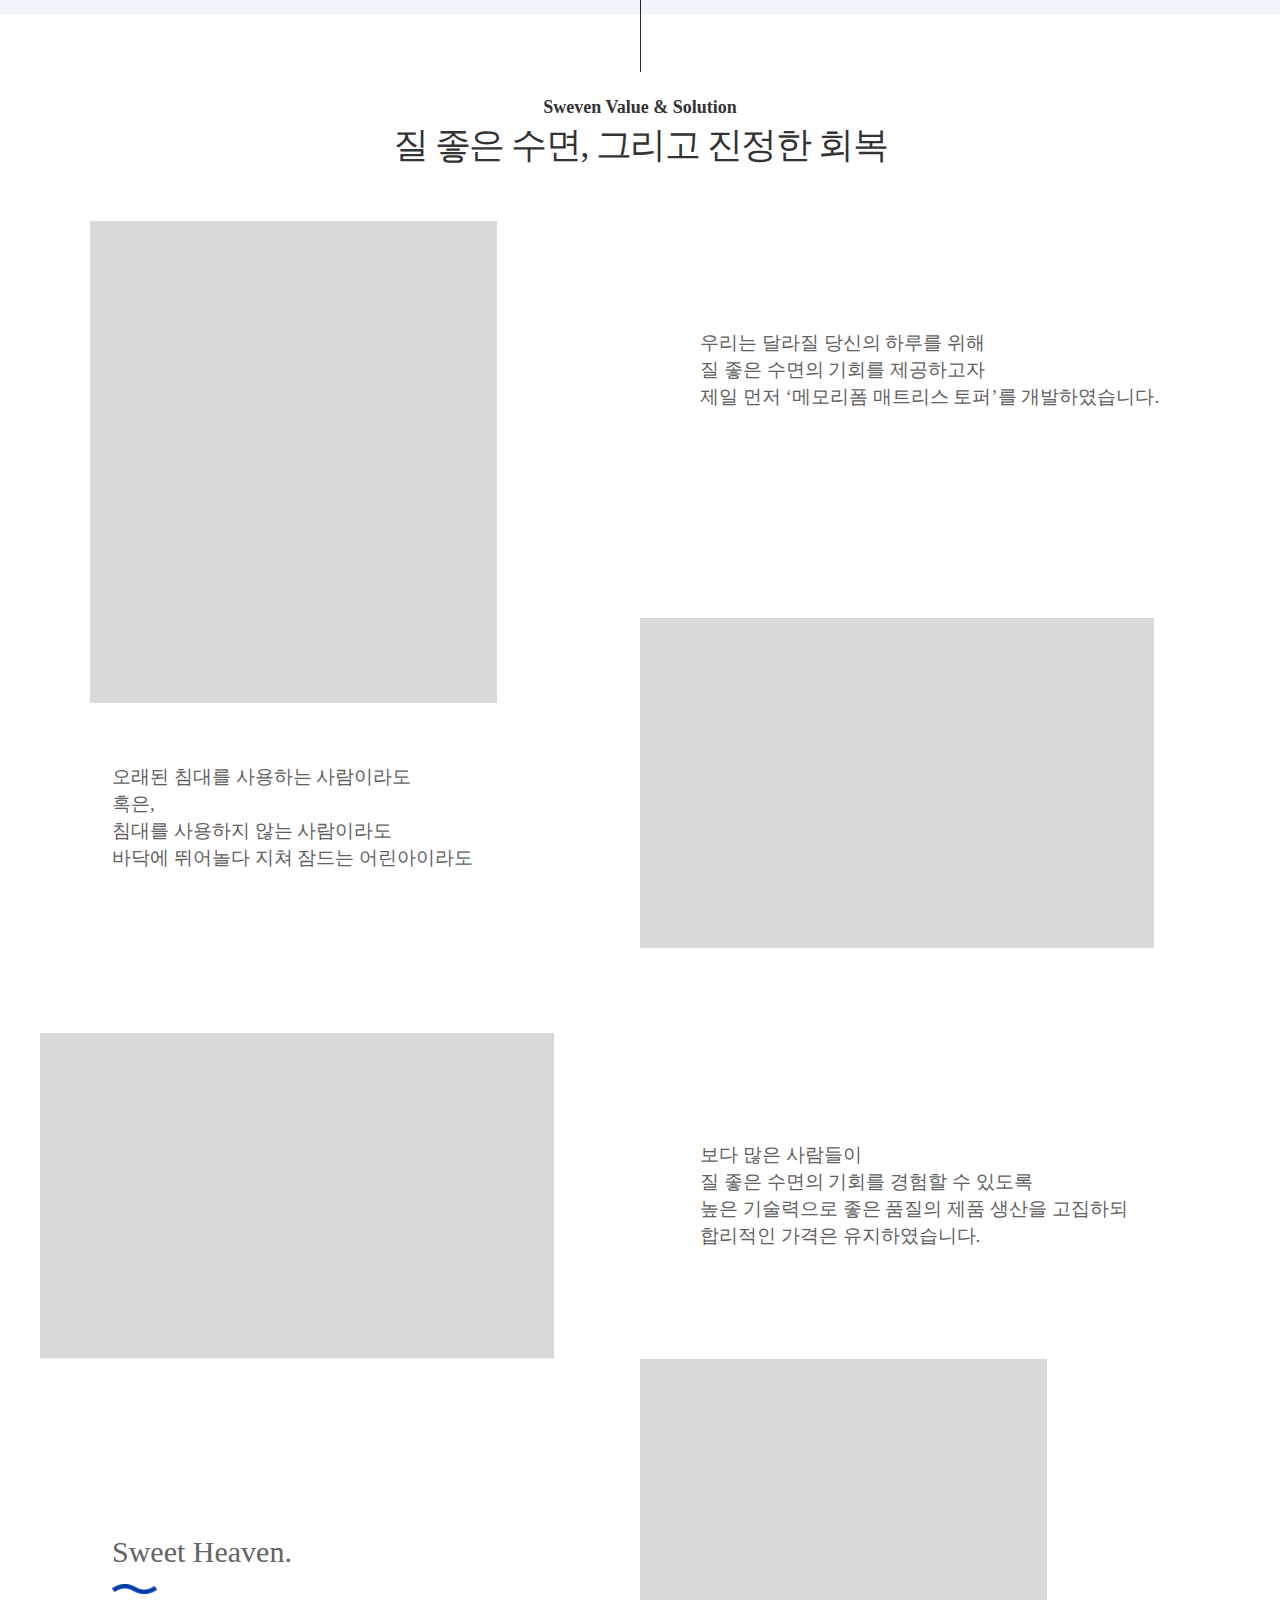
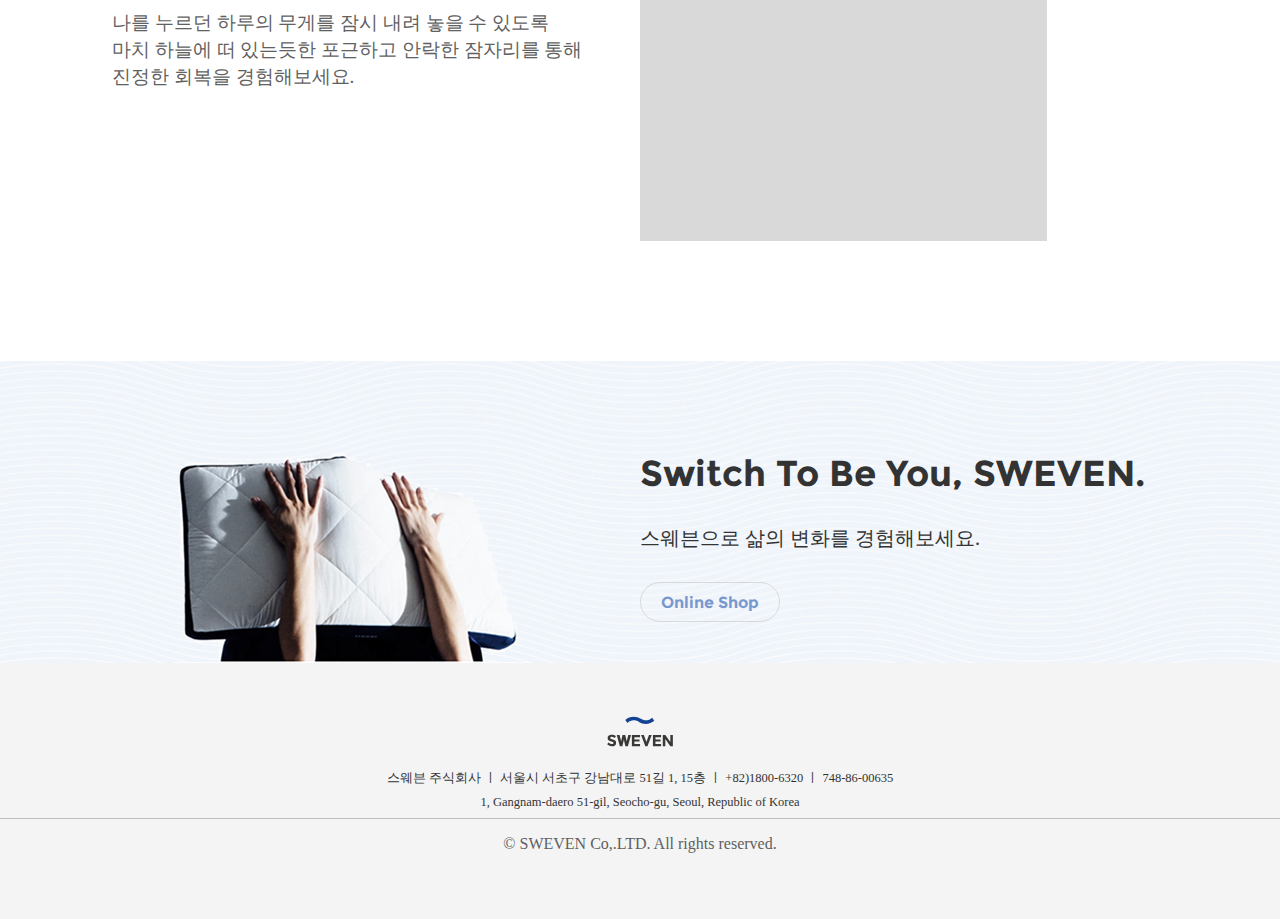
==== commit 2a6849dc: "반응형 작업 main,about,product" ====
--- a/about1.html
+++ b/about1.html
@@ -22,27 +22,63 @@
 
 <body>
 
-  <!-- navigation -->
-  <div id="header">
-    <div class="wrap">
-      <div class="gnb">
+<!-- navigation -->
+<div id="header">
+  <div class="wrap">
+
+    <!-- use desktop -->
+    <div class="gnb is-desktop">
+      <h1 class="logo">
+        <a href="index.html">
+          <img src="images/header/sweven_tit.svg" alt="스웨븐">
+        </a>
+      </h1>
+      <ul class="navigation">
+        <li class="links"><a class="en" href="about1.html">about</a></li>
+        <li class="links"><a class="en" href="product.html">product</a></li>
+        <li class="links"><a class="en" href="gallery.html">gallery</a></li>
+      </ul>
+      <div class="shop_link">
+        <a class="en" href="#">shop</a>
+      </div>
+    </div>
+
+    <!-- use mobile -->
+    <div class="m_gnb is-mobile">
+      <div class="wrap">
+        <a id="burger_btn" href="#">
+          <img src="images/main/burger_btn.png" alt="메뉴열기">
+        </a>
         <h1 class="logo">
           <a href="index.html">
             <img src="images/header/sweven_tit.svg" alt="스웨븐">
           </a>
         </h1>
+        <a id="cart_btn" href="">
+          <img src="images/main/cart_btn.png" alt="상점가기">
+        </a>
+      </div>
+      <div class="navigation_wrap">
+        <h2>
+          Switch To Be You, <br>
+          SWEVEN
+          <a id="close_btn" href="#">
+            <img src="images/main/close_btn.png" alt="닫기">
+          </a>
+        </h2>
         <ul class="navigation">
-          <li class="links active en"><a href="about1.html">about</a></li>
-          <li class="links en"><a href="product.html">product</a></li>
-          <li class="links en"><a href="gallery.html">gallery</a></li>
+          <li class="links"><a class="" href="about1.html">about</a></li>
+          <li class="links"><a class="" href="product.html">product</a></li>
+          <li class="links"><a class="" href="gallery.html">gallery</a></li>
+          <li class="links"><a class="" href="">shop</a></li>
         </ul>
-        <div class="shop_link">
-          <a class="en" href="#">shop</a>
-        </div>
-      </div>
-    </div>
-  </div>
-  <!-- end navigation -->
+      </div>
+      <div id="dim">
+      </div>
+    </div>
+  </div>
+</div>
+<!-- end navigation -->
 
   <!-- about1 contents -->
   <div id="about" class="container about1">
@@ -63,8 +99,12 @@
 
           <!-- first section -->
           <div class="section first">
-            <h3 class="section_title">
+            <h3 class="section_title is-desktop">
               어제보다 나은 오늘을 보내셨나요?
+            </h3>
+            <h3 class="section_title is-mobile">
+              어제보다 나은 <br>
+              오늘을 보내셨나요?
             </h3>
             
             <!-- hero banner -->
@@ -101,9 +141,14 @@
 
           <!-- second section -->
           <div class="section second">
-            <h3 class="section_title">
+            <h3 class="section_title is-desktop">
               <strong>Sweven Value & Solution</strong> 
               질 좋은 수면, 그리고 진정한 회복
+            </h3>
+            <h3 class="section_title is-mobile">
+              <strong>Sweven Value & Solution</strong> 
+              질 좋은 수면, <br>
+              그리고 진정한 회복
             </h3>
              <!-- first content -->
             <div class="sub_section first">
@@ -142,9 +187,14 @@
                 <div class="cont img">
                   <img src="images/about/dummy_img4.png" alt="">
                 </div>    
-                <div class="cont txt">
+                <div class="cont txt is-desktop">
                   보다 많은 사람들이 <br>
                   질 좋은 수면의 기회를 경험할 수 있도록 <br>
+                  높은 기술력으로 좋은 품질의 제품 생산을 고집하되 <br>
+                  합리적인 가격은 유지하였습니다. <br>
+                </div>    
+                <div class="cont txt is-mobile">
+                  보다 많은 사람들이 질 좋은 수면의 기회를 경험할 수 있도록 <br>
                   높은 기술력으로 좋은 품질의 제품 생산을 고집하되 <br>
                   합리적인 가격은 유지하였습니다. <br>
                 </div>    
--- a/css/common.css
+++ b/css/common.css
@@ -72,7 +72,7 @@
   margin-bottom: 30px;
 }
 #banner .cont.right p {
-  font-sie: 20px;
+  font-size: 20px;
   margin-bottom: 30px;
 }
 #banner .cont.right .shop_link {
--- a/css/style.css
+++ b/css/style.css
@@ -8,3 +8,4 @@
 @import "animation.css";
 
 
+
--- a/css/responsive.css
+++ b/css/responsive.css
@@ -0,0 +1,301 @@
+/* responsive css */
+
+/* hide and show */
+.is-mobile {
+  display: none !important;
+}
+
+@media (max-width: 768px) {
+  .is-mobile {
+    display: block !important; 
+  }
+  .is-desktop {
+    display: none !important;
+  }
+}
+
+/* header */
+@media (max-width: 768px) {
+  .m_gnb {position: relative;}
+  .m_gnb .wrap {padding: 10px 5%; display: flex; flex-direction: row;}
+  .m_gnb .wrap .logo {width: 80%; text-align: center;}
+  .m_gnb .wrap .logo img {max-width: 98px; height: 100%;;}
+  .m_gnb .wrap #burger_btn {width: 10%}
+  .m_gnb .wrap #burger_btn img {max-width: 27px; vertical-align: -14px;}
+  .m_gnb .wrap #cart_btn {width: 10%; text-align: right;}
+  .m_gnb .wrap #cart_btn img {max-width: 26.5px; vertical-align: -19px;}
+  .m_gnb .navigation_wrap {position: absolute; top:0; left: -290px; background: #fff; height: 100vh; width: 270px; z-index: 777;}
+  .m_gnb .navigation_wrap h2 {padding: 15px 0 15px 12px; background-color:#f0f4f9; color: #b9c5d4; font-size: 24px;}
+  .m_gnb .navigation_wrap .navigation {border-top: 1px solid #ddd;}
+  .m_gnb .navigation_wrap .navigation li {border-bottom: 1px solid #ddd; padding: 20px 0 20px 10px; font-size: 17px; font-weight: 300; font-family: "MontserratR";}
+  .m_gnb .navigation_wrap .navigation li a {text-transform: capitalize;}
+  #close_btn {position: absolute; top: 13px; left: 278px; z-index: 777; display: none;}
+  #close_btn img {max-width: 22px;}
+  #dim {position: fixed; top: 0; right: 0; bottom:0; left: -100%; width: 100%; background-color: #000; opacity: 0.4; z-index: 666;}
+}
+
+@media (max-width: 768px) {
+  /* main page top visual */
+  #main .m_visual img {
+    width: 100%;
+    margin-bottom: -20px;
+  }
+}
+/* banner */
+@media (max-width: 768px) {
+  #banner {
+    padding: 40px 15px 40px;
+  }
+
+  #banner .flex_cont {
+    flex-direction: row-reverse;
+  }
+
+  #banner .cont.right h4 {
+    font-size: 5.5vw;
+    margin-bottom: 18px;
+
+  }
+  #banner .cont.right p {
+    font-size: 2.8vw
+  }
+}
+/* main page product */
+@media (max-width: 768px) {
+  #main .product_intro.flex_cont {
+    flex-direction: column;
+  }
+  #main .product_intro.flex_cont .cont {
+    width: 100%;
+  }
+}
+
+/* main page gallery */
+@media (max-width: 768px) {
+  #main .contents .section.gallery .slider_container {
+    background-size: 70% 100%;
+  }
+  .section.gallery .slider_container .main_slide .flickity-button.next {display:none;}
+  .section.gallery .slider_container .main_slide .flickity-button.previous{display: none;}
+}
+/* main page our system */
+@media (max-width: 768px) {
+  #main .contents .section.our_system .sub_title {
+    margin: 15px 0 22.5px;
+    font-size: 22px;
+  }
+}
+
+
+/* about page - brand story */
+@media (max-width: 768px) {
+  #about .page_tab .wrap .page_list {
+    width: 90%;
+  }
+  .about1 .section.second {
+    padding: 0 0 40px;
+  }
+  .about1 .section .flex_cont .cont.txt {
+    font-size: 17px;
+  }
+  #about.about1 .section.second .section_title {
+    padding: 45px 0 25px;
+    font-size: 26.5px;
+  }
+  #about.about1 .section.second .section_title::before {
+    top: -18%;
+    height: 65px;
+  }
+  .about1 .section .section_title {
+    padding: 28px 0;
+    font-size: 27.5px;
+    font-weight: 400;
+  }
+  .about1 .section .flex_cont {
+    flex-direction: column;
+  }
+  .about1 .section .sub_section .flex_cont .cont {
+    width: 100%;
+  }
+  #about.about1 .section .sub_section .flex_cont .cont.txt {
+    padding: 60px 0;
+    text-align: center;
+  }
+  #about.about1 .section .sub_section .flex_cont .cont.img img {
+    top: 0;
+    left: 0;
+    width: 90%;
+    margin: 0 auto;
+    display: block;
+  }
+  .about1 .section.second .sub_section.second .flex_cont {
+    flex-direction: column-reverse;
+  }
+  .about1 .section.second .sub_section.fourth .flex_cont {
+    flex-direction: column-reverse;
+  }
+  .about1 .section.first .sub_section.first .bg_wrap {
+    margin-top: 30px;
+  }
+}
+
+/* about page - out system */
+@media (max-width: 768px) {
+  #about.about2 .section .section_title {
+    font-size: 26.5px;
+  }
+  .about2 .section .sub_section_title {
+    font-size: 16px;
+  }
+  .about2 .section .video_wrap {
+    width: 90%;
+    margin: 0 auto;
+    padding: 37px 0 25px;
+  }
+}
+
+/* product page */
+@media (max-width:768px) {
+  .product .section.foam {
+    padding: 0 5%;
+  }
+  .product .section.foam .sub_section {
+    padding: 18px 0;
+  }
+  .product .section .sub_section.first {
+    flex-direction: column-reverse;
+  }
+  .product .section .sub_section.second {
+    flex-direction: column;
+  }
+  .product .section.foam .sub_section.third div.is-mobile ul {
+    padding: 10px 25px;
+    background-color: #f8fcff;
+  }
+  .product .section.foam .sub_section.third div.is-mobile ul li {
+    padding: 10px 0;
+  }
+  .product .section.foam .sub_section.third div.is-mobile ul li strong{
+    display: block;
+    font-size: 18px;
+  }
+  .product .section.foam .sub_section.third div.is-mobile ul li strong::before {
+    display:block;
+    content: '';
+    background: url(../images/main/sweven_logo.png) center left no-repeat;
+    background-size: 25px;
+    width: 100%;
+    height: 25px;
+  }
+  .product .section.foam .sub_section .cont {
+    width: 100%;
+    margin: 0;
+  }
+  .product .section.foam .sub_section .cont.txt {
+    padding: 15px 0;
+  }
+  .product .section.cover .sub_section .about_tensel {
+    padding: 39px 5% 51px;
+  }
+  .product .section.cover .banner_cover {
+    height: 0;
+    padding-bottom: 31.6%;
+  }
+  .product .section.cover .banner_cover .tensel_wrap {
+    padding-bottom: 31.6%;
+  }
+  .product .section.cover .banner_cover .tensel_wrap .tensel {
+    max-width: 38%;
+    top: 65%;
+    right: 30px;
+  }
+  .product .section.cover .sub_section .about_tensel h3 {
+    font-size: 20.5px;
+  }
+  .product .section.cover .sub_section .tensel_info .product_m_slide {
+    
+  }
+  .product .section.cover .sub_section .tensel_info .product_m_slide .slides {
+    width: 80%;
+    min-height: 100%;
+    margin: 0 5%;
+    padding: 82px 0;
+    border: 1px solid #8a8a8a;
+    text-align: center;
+  }
+  .product_m_slide .flickity-page-dots .dot {
+    width: 25px;
+    height: 3px;
+    border-radius: 0  ;
+    -webkit-border-radius: 0  ;
+    -moz-border-radius: 0  ;
+    -ms-border-radius: 0  ;
+    -o-border-radius: 0  ;
+  }
+  .product_m_slide .flickity-page-dots .dot.is-selected {
+    background-color: #0240ac;
+  }
+  .product_m_slide .flickity-button {
+    display: none;
+  }
+  .product .section.cover .sub_section.second .flex_cont {
+    width: 90%;
+    margin: 0 auto;
+    flex-direction: column;
+    padding: 15px 0;
+  }
+  .product .section.cover .sub_section.second .flex_cont:first-child {
+    flex-direction: column-reverse;
+  }
+  .product .section.cover .sub_section.second .flex_cont .cont {
+    width: 100%;
+    margin: 0;
+  }
+  .product .section.cover .sub_section.second .flex_cont .cont.txt {
+    padding: 0 0 15px;
+  }
+  .product .section.specs .specs_wrap .tab_menu {
+    width: 90%; 
+    margin: 0 auto;
+    border-top: 1px solid #626262;
+  }
+  .product .section.specs .specs_wrap .tab_menu a {
+    position: relative;
+    padding: 18px 8px 18px 8px;
+    display: block;
+    font-size: 21.5px;
+    line-height: 1;
+    letter-spacing: -1px;
+    color: #3a3a3a;
+    border-bottom: 1px solid #626262;
+  }
+  .product .section.specs .specs_wrap .tab_menu a img {
+    position: absolute;
+    right: 10px;
+    top: 18px;
+    width: 20px;
+    height: 20px;
+    transition: all .5s  ease-in-out;
+    -webkit-transition: all .5s  ease-in-out;
+    -moz-transition: all .5s  ease-in-out;
+    -ms-transition: all .5s  ease-in-out;
+    -o-transition: all .5s  ease-in-out;
+}
+.product .section.specs .specs_wrap .tab_menu a img.opened {
+  transform: rotate(405deg);
+  -webkit-transform: rotate(405deg);
+  -moz-transform: rotate(405deg);
+  -ms-transform: rotate(405deg);
+  -o-transform: rotate(405deg);
+}
+  .product .section.specs .specs_wrap .tab_menu .tab_list {
+    padding: 24px 0 24px 16px;
+    border-bottom: 1px solid #626262;
+    font-size: 18.5px;
+    line-height: 26px;
+    color: #3b3b3b;
+  }
+  .product .section.specs .specs_wrap .tab_menu .tab_list strong {
+    font-size: 17.5px;
+  }
+}
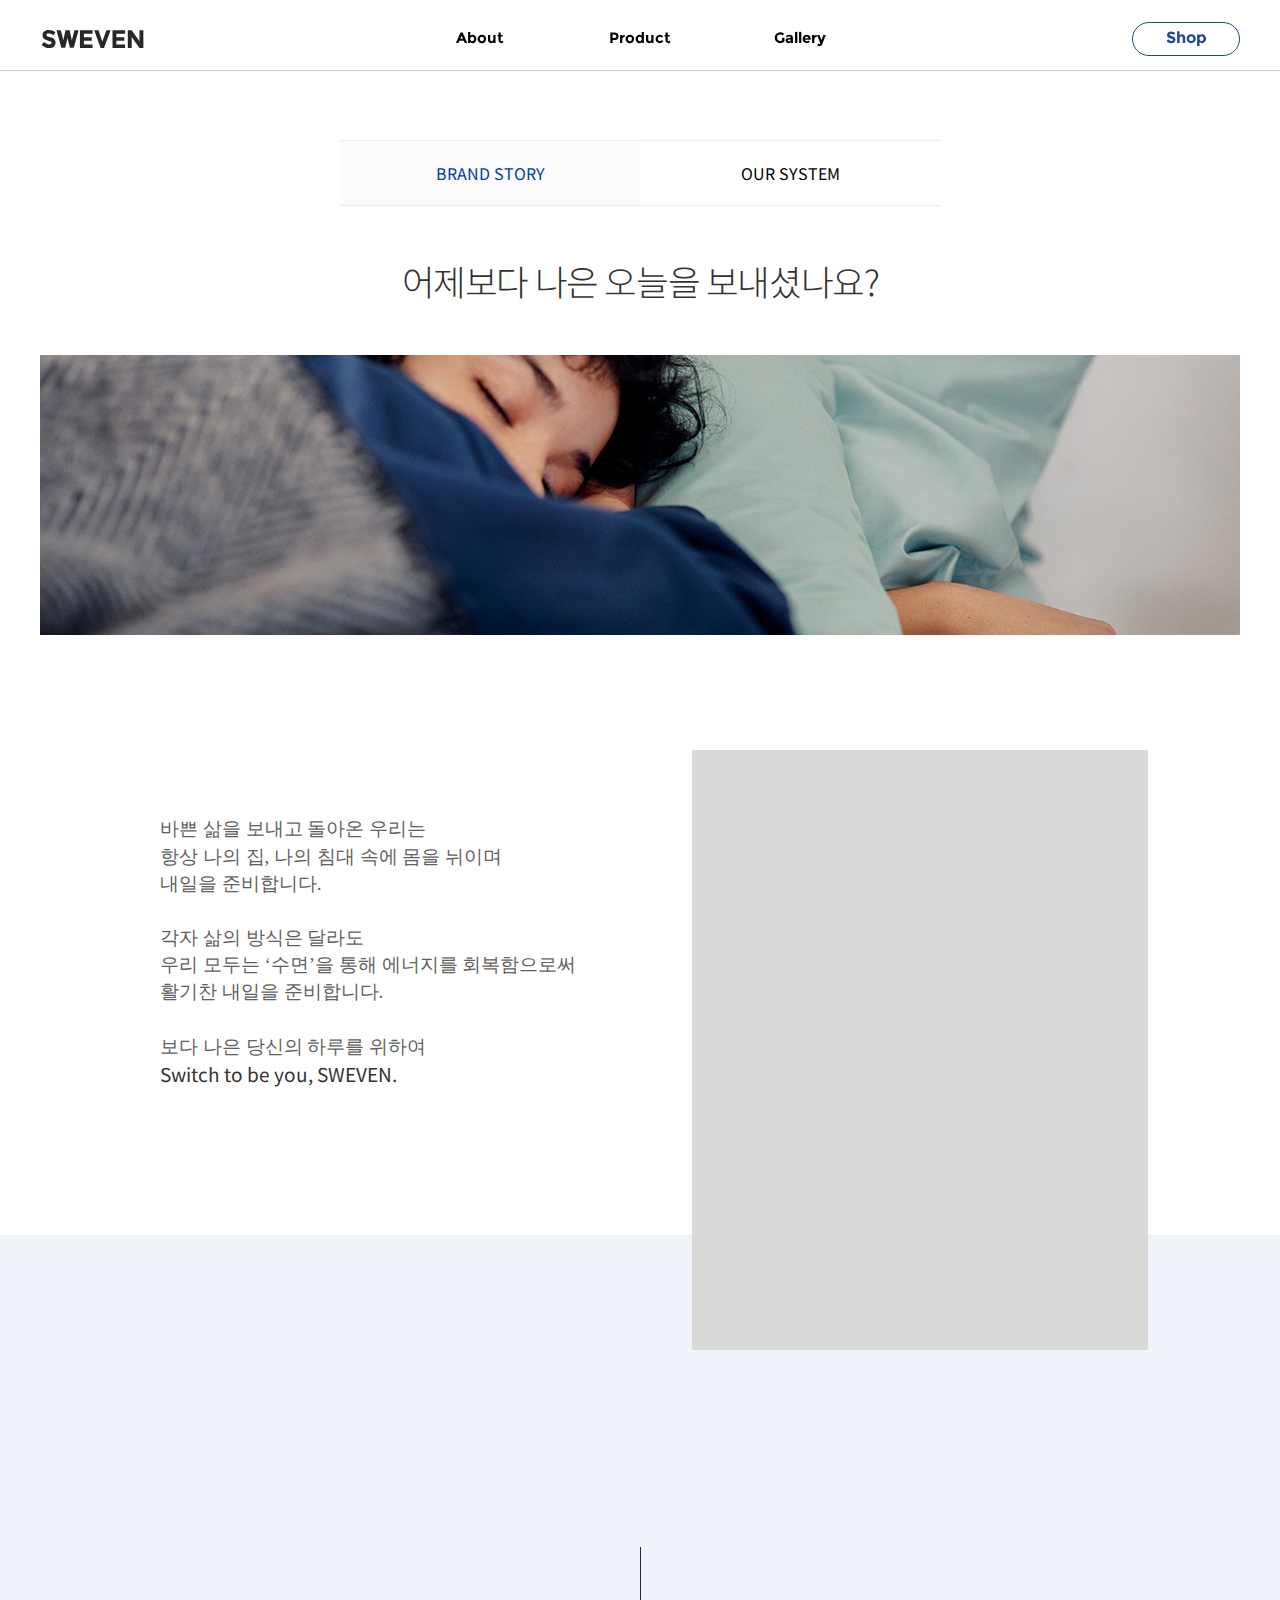
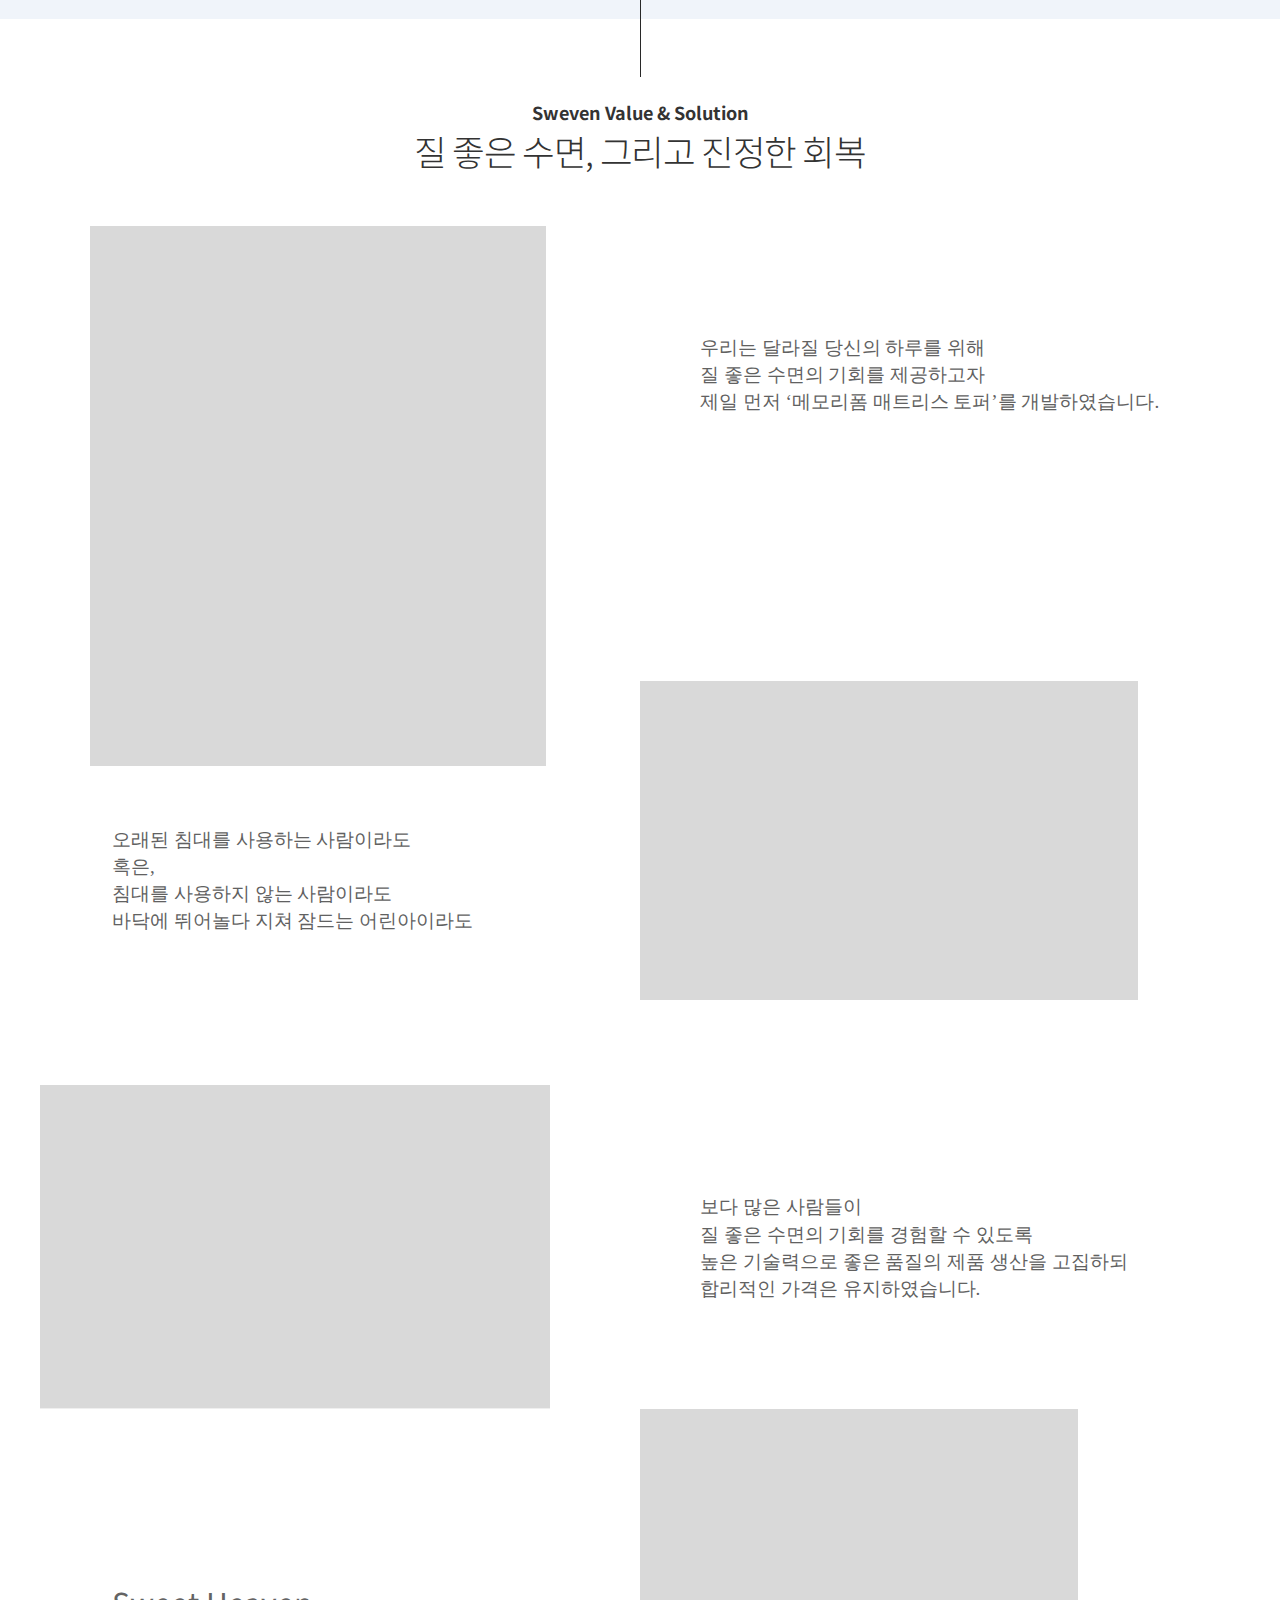
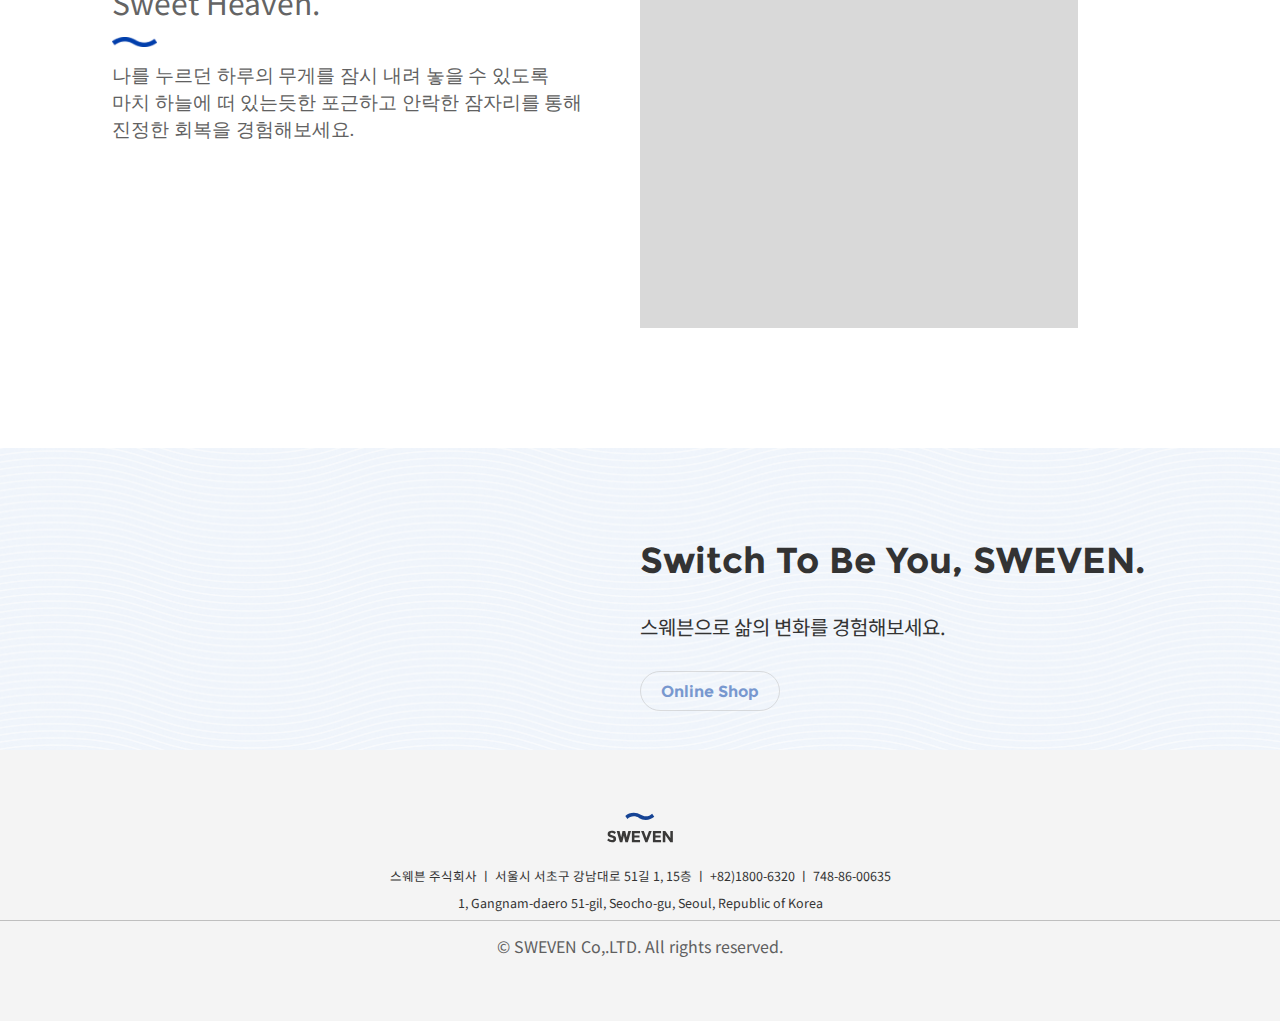
==== commit a46a822c: "반응형 최적화 작업 - 진행중, 웹폰트 추가" ====
--- a/about1.html
+++ b/about1.html
@@ -6,15 +6,13 @@
   <meta name="viewport" content="width=device-width, initial-scale=1.0">
   <meta http-equiv="X-UA-Compatible" content="ie=edge">
   <link href="https://fonts.googleapis.com/css?family=Montserrat" rel="stylesheet">
+  <link href="https://fonts.googleapis.com/css?family=Noto+Sans|Noto+Sans+KR" rel="stylesheet">
   <link rel="stylesheet" href="css/common.css">
-  <!-- <link rel="stylesheet" href="css/slick.css">
-  <link rel="stylesheet" href="css/slick-theme.css"> -->
   <link rel="stylesheet" href="css/flickity.css">
   <link rel="stylesheet" href="css/style.css">
   <link rel="stylesheet" href="css/responsive.css">
   <script src="js/jquery-3.3.1.min.js"></script>
   <script src="js/animation.js" defer="defer"></script>
-  <!-- <script src="js/slick.min.js"></script> -->
   <script src="js/flickity.pkgd.min.js"></script>
   <script src="js/script.js"></script>
   <title>sweven::about</title>
@@ -228,22 +226,23 @@
   </div>
   <!-- end about1 contents -->
   
-  <!-- shop banner -->
-  <div id="banner">
-    <div class="wrap">
-      <div class="flex_cont">
-        <div class="cont left">
-          <img class="" src="images/main/banner_img.png" alt="">
-        </div>
-        <div class="cont right">
-          <h4 class="en">Switch To Be You, SWEVEN.</h4>
-          <p>스웨븐으로 삶의 변화를 경험해보세요.</p>
-          <a class="shop_link en" href="#">Online Shop</a>
-        </div>
-      </div>
-    </div>
-  </div>
-  <!-- end shop banner -->
+<!-- shop banner -->
+<div id="banner">
+  <div class="wrap">
+    <div class="flex_cont">
+      <div class="cont left">
+        <img class="lazyload2 is-desktop" src="images/main/banner_img.png" alt="">
+        <img class="lazyload2 is-mobile" src="images/main/m_banner_img.png" alt="">
+      </div>
+      <div class="cont right">
+        <h4 class="en">Switch To Be You, SWEVEN.</h4>
+        <p>스웨븐으로 삶의 변화를 경험해보세요.</p>
+        <a class="shop_link en" href="#">Online Shop</a>
+      </div>
+    </div>
+  </div>
+</div>
+<!-- end shop banner -->
   
   <!-- footer -->
   <div id="footer">
--- a/css/responsive.css
+++ b/css/responsive.css
@@ -157,19 +157,26 @@
 /* product page */
 @media (max-width:768px) {
   .product .section.foam {
-    padding: 0 5%;
+    padding: 25px 0 0;
   }
   .product .section.foam .sub_section {
     padding: 18px 0;
   }
   .product .section .sub_section.first {
     flex-direction: column-reverse;
+    width: 90%; 
+    margin: 0 auto;
   }
   .product .section .sub_section.second {
     flex-direction: column;
+    width: 90%;
+    margin: 0 auto;
+  }
+  .product .section.foam .sub_section.third img {
+    padding: 20px 0 0 15px;
   }
   .product .section.foam .sub_section.third div.is-mobile ul {
-    padding: 10px 25px;
+    padding: 10px 5%;
     background-color: #f8fcff;
   }
   .product .section.foam .sub_section.third div.is-mobile ul li {
@@ -194,8 +201,9 @@
   .product .section.foam .sub_section .cont.txt {
     padding: 15px 0;
   }
+  
   .product .section.cover .sub_section .about_tensel {
-    padding: 39px 5% 51px;
+    padding: 50px 0 41px;
   }
   .product .section.cover .banner_cover {
     height: 0;
@@ -212,14 +220,14 @@
   .product .section.cover .sub_section .about_tensel h3 {
     font-size: 20.5px;
   }
-  .product .section.cover .sub_section .tensel_info .product_m_slide {
-    
-  }
+  .product .section.cover .sub_section .tensel_info .product_m_slide .flickity-slider {
+
+}
   .product .section.cover .sub_section .tensel_info .product_m_slide .slides {
-    width: 80%;
+    width: 75%;
     min-height: 100%;
-    margin: 0 5%;
-    padding: 82px 0;
+    margin: 0 7%;
+    padding: 45px 0;
     border: 1px solid #8a8a8a;
     text-align: center;
   }
@@ -239,8 +247,6 @@
     display: none;
   }
   .product .section.cover .sub_section.second .flex_cont {
-    width: 90%;
-    margin: 0 auto;
     flex-direction: column;
     padding: 15px 0;
   }
@@ -299,3 +305,18 @@
     font-size: 17.5px;
   }
 }
+
+/* gallery page */
+
+@media (max-width: 768px) {
+  .gallery {
+    padding-top: 90px;
+  }
+  .gallery .wrap .gallery_list {
+    flex-direction: column;
+  }
+  .gallery .wrap .gallery_list .list {
+    width: 90%;
+    margin: 0 auto 25px;
+  }
+}
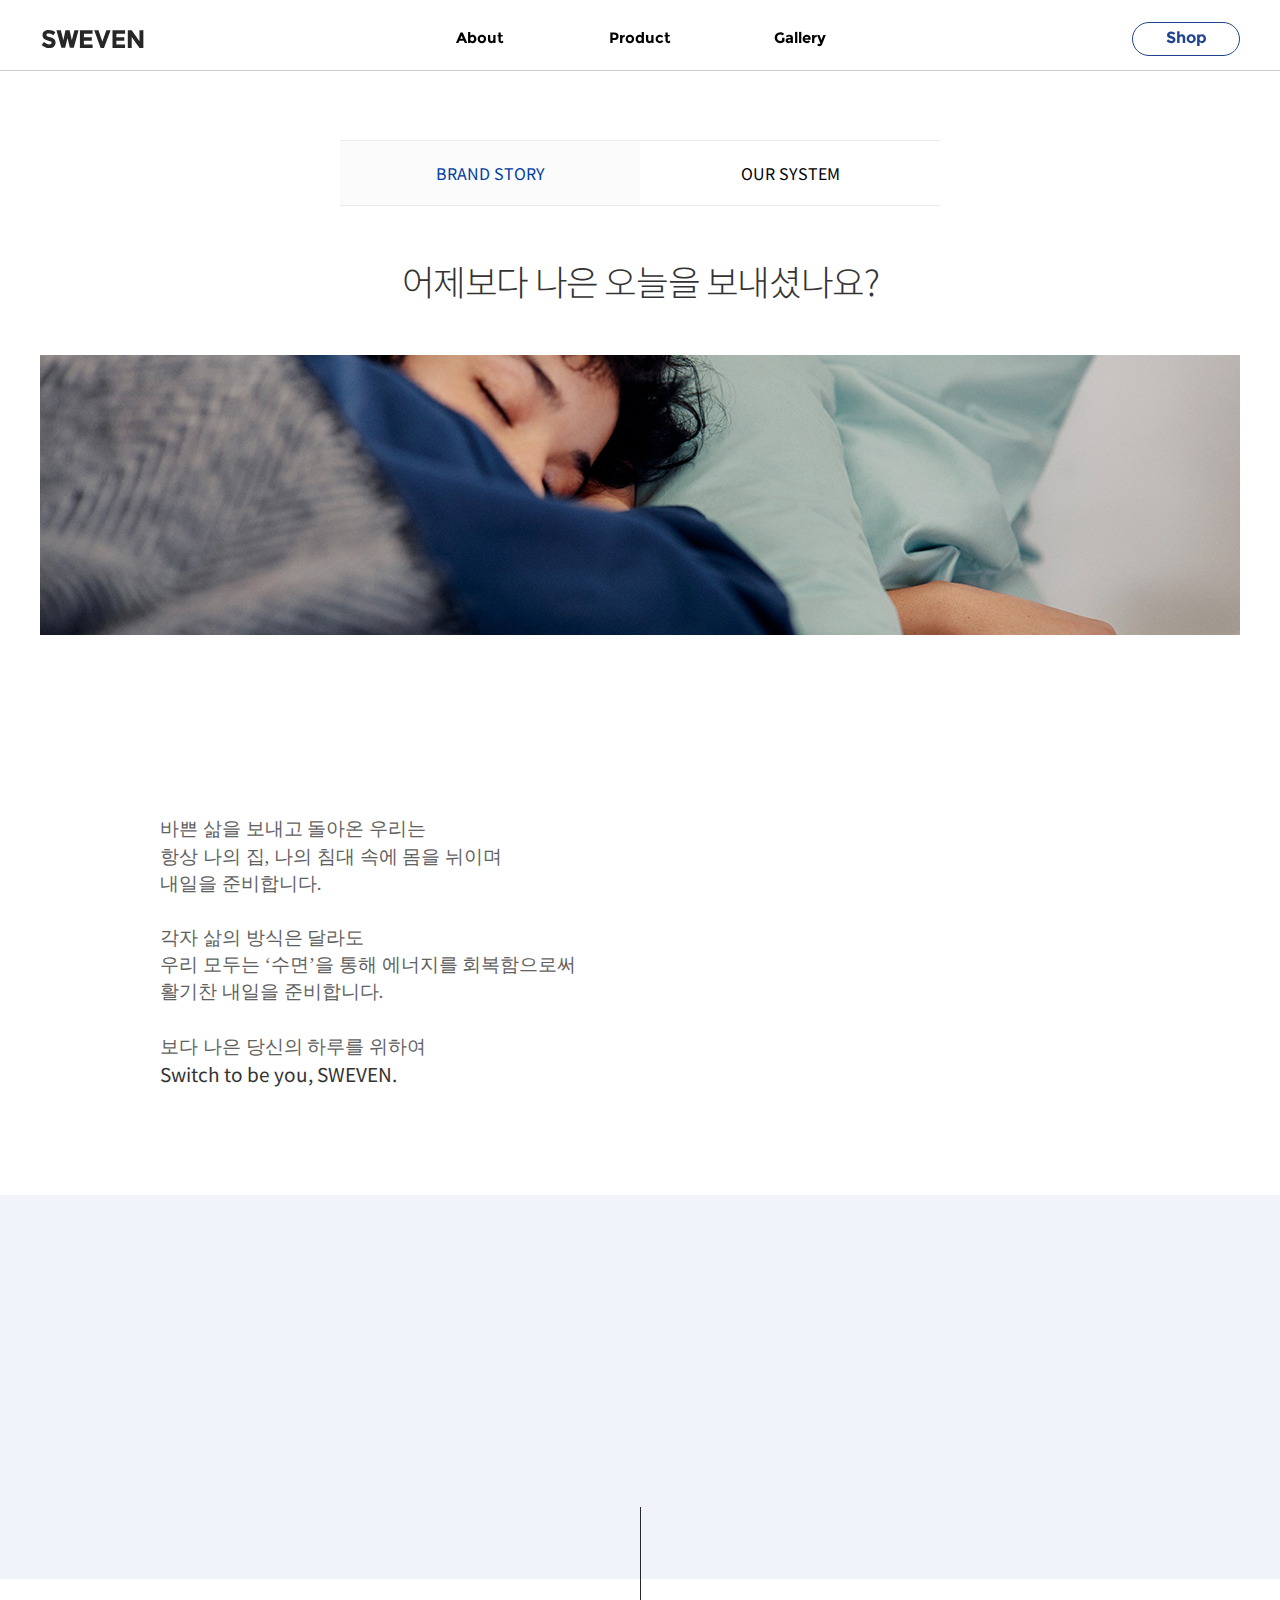
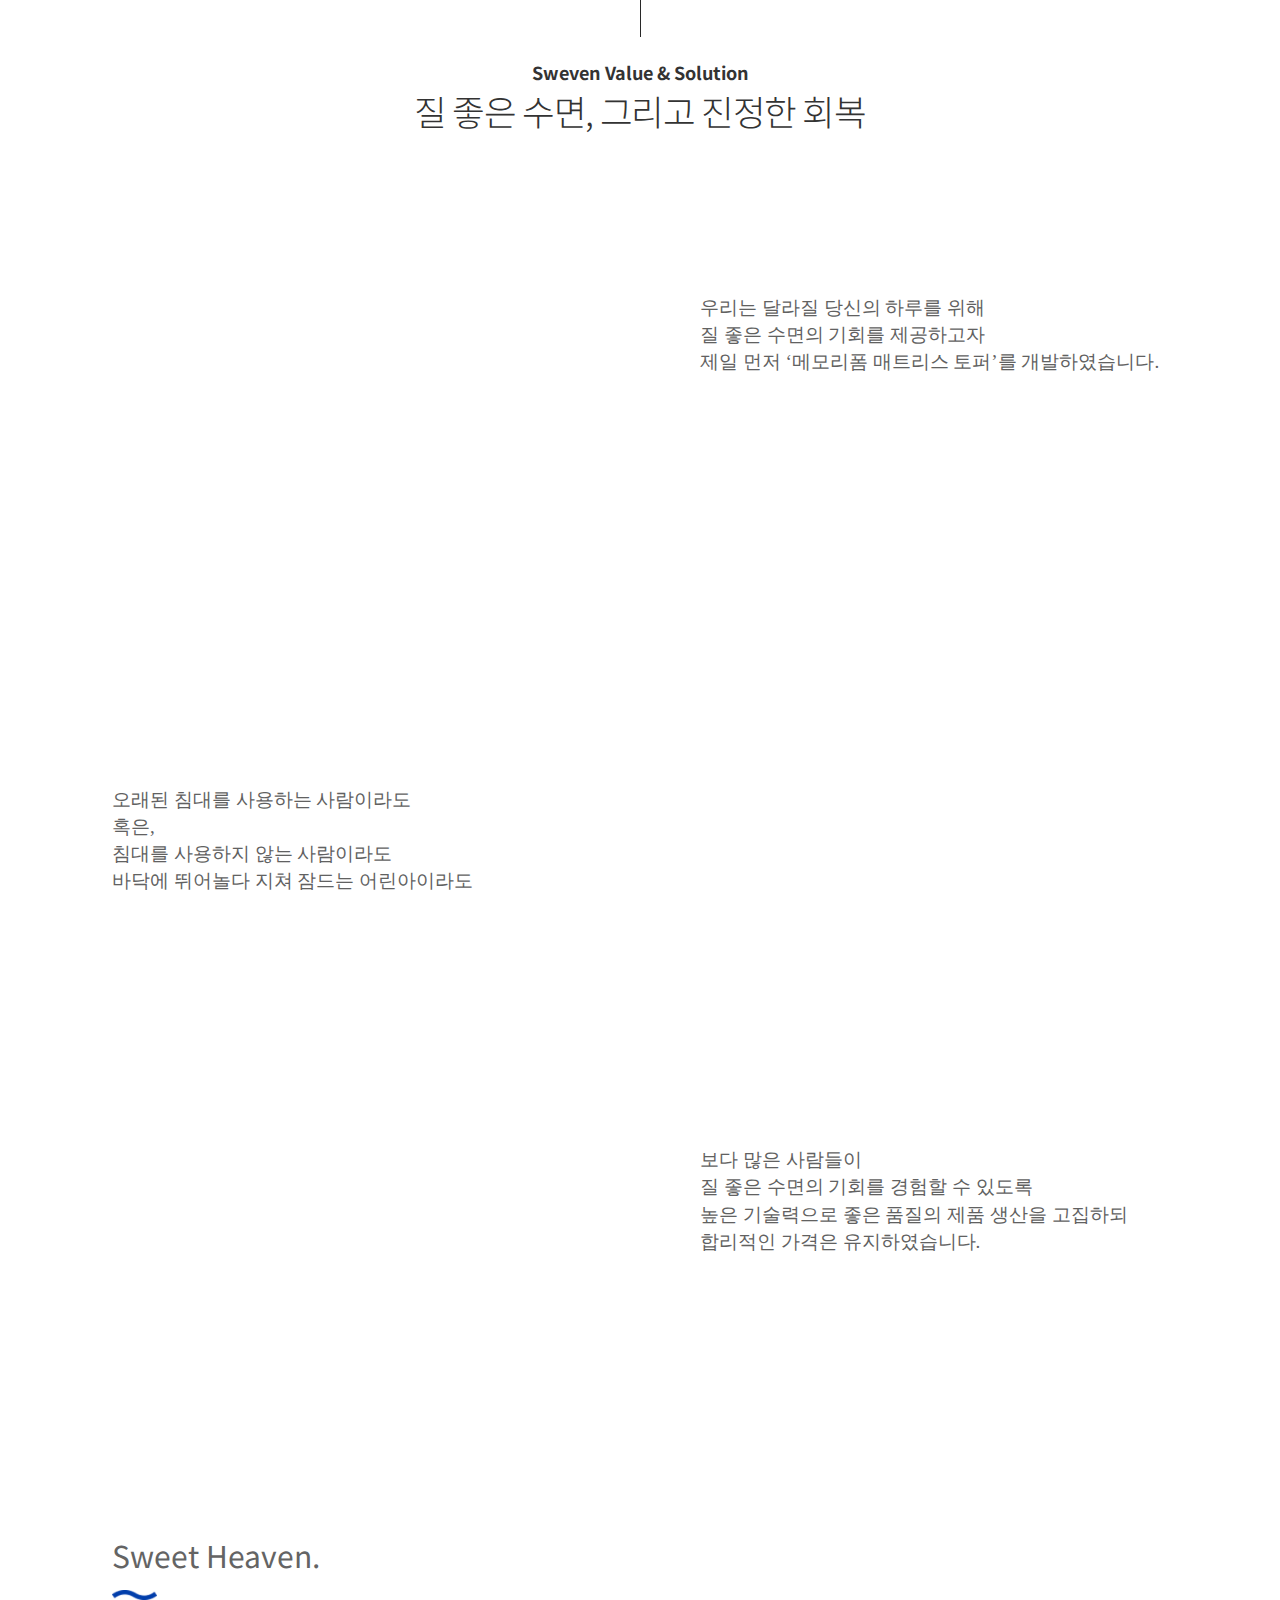
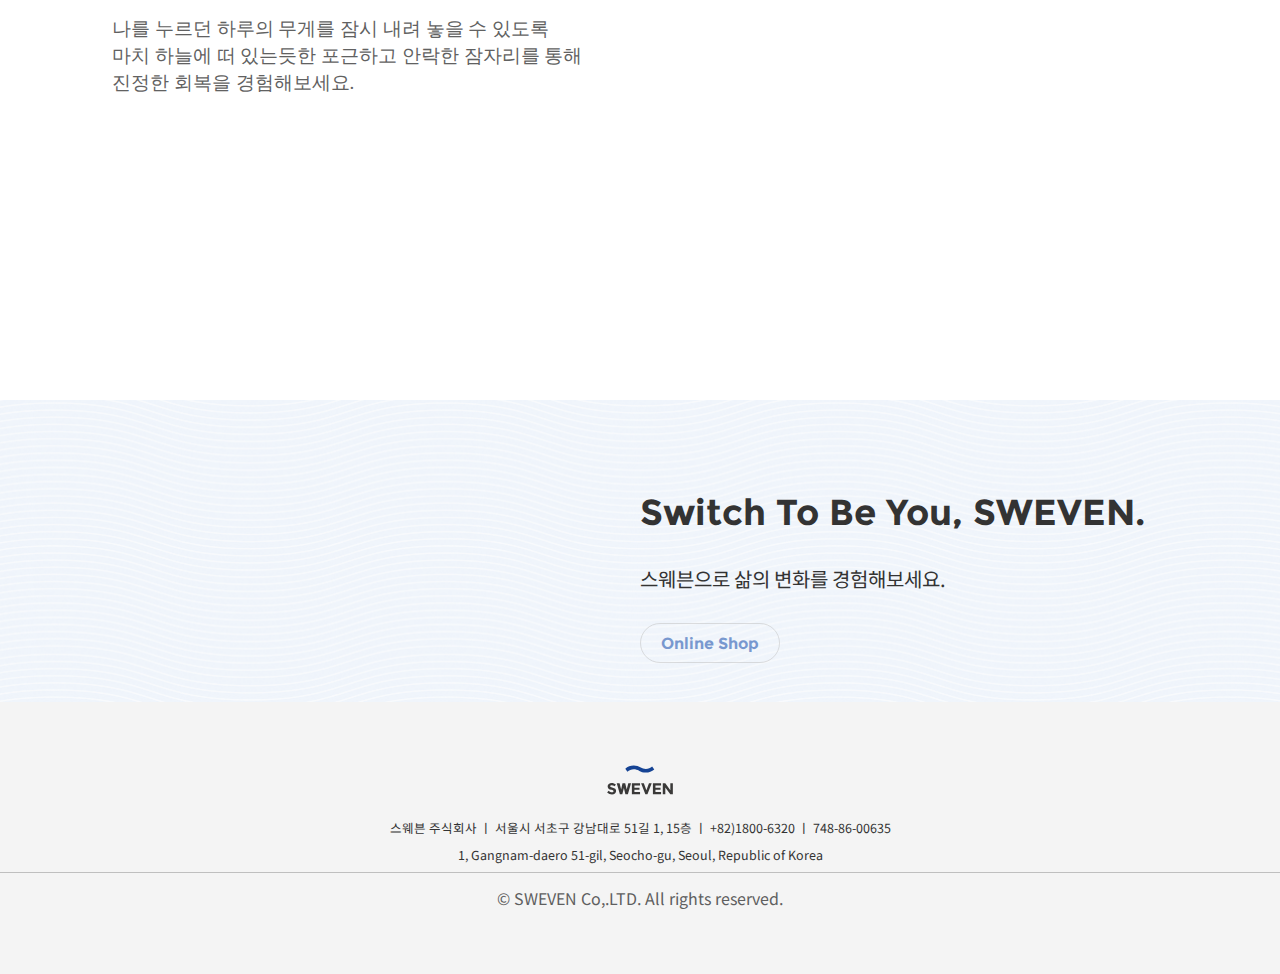
==== commit 5a9c64fc: "반응형 최적화 작업-진행중" ====
--- a/about1.html
+++ b/about1.html
@@ -127,7 +127,7 @@
                   <strong>Switch to be you, SWEVEN.</strong> 
                 </div>    
                 <div class="cont img">
-                  <img src="images/about/dummy_img1.png" alt="">
+                  <img class="lazyload1" src="images/about/dummy_img1.png" alt="">
                 </div>    
               </div>
               <div class="bg_wrap"></div>
@@ -152,7 +152,7 @@
             <div class="sub_section first">
               <div class="flex_cont">
                 <div class="cont img">
-                  <img src="images/about/dummy_img2.png" alt="">
+                  <img class="lazyload1" src="images/about/dummy_img2.png" alt="">
                 </div>    
                 <div class="cont txt">
                   우리는 달라질 당신의 하루를 위해 <br>
@@ -173,7 +173,7 @@
                   바닥에 뛰어놀다 지쳐 잠드는 어린아이라도
                 </div>    
                 <div class="cont img">
-                  <img src="images/about/dummy_img3.png" alt="">
+                  <img class="lazyload1" src="images/about/dummy_img3.png" alt="">
                 </div>    
               </div>
             </div>
@@ -183,7 +183,7 @@
             <div class="sub_section third">
               <div class="flex_cont">
                 <div class="cont img">
-                  <img src="images/about/dummy_img4.png" alt="">
+                  <img class="lazyload1" src="images/about/dummy_img4.png" alt="">
                 </div>    
                 <div class="cont txt is-desktop">
                   보다 많은 사람들이 <br>
@@ -211,7 +211,7 @@
                   진정한 회복을 경험해보세요.
                 </div>    
                 <div class="cont img">
-                  <img src="images/about/dummy_img5.png" alt="">
+                  <img class="lazyload1" src="images/about/dummy_img5.png" alt="">
                 </div>    
               </div>
             </div>
--- a/css/responsive.css
+++ b/css/responsive.css
@@ -44,7 +44,7 @@
 /* banner */
 @media (max-width: 768px) {
   #banner {
-    padding: 40px 15px 40px;
+    padding: 40px 15px 0;
   }
 
   #banner .flex_cont {
@@ -53,11 +53,23 @@
 
   #banner .cont.right h4 {
     font-size: 5.5vw;
-    margin-bottom: 18px;
+    margin-bottom: 10px;
 
   }
   #banner .cont.right p {
     font-size: 2.8vw
+  }
+  
+  #banner .cont.left img {
+    padding-top: 30%;
+  }
+  #banner .cont.right .shop_link {
+    width: 125px;
+    font-size: 14px;
+    line-height: 38px;
+  }
+  #banner .cont.right p {
+    margin-bottom: 10px;
   }
 }
 /* main page product */
